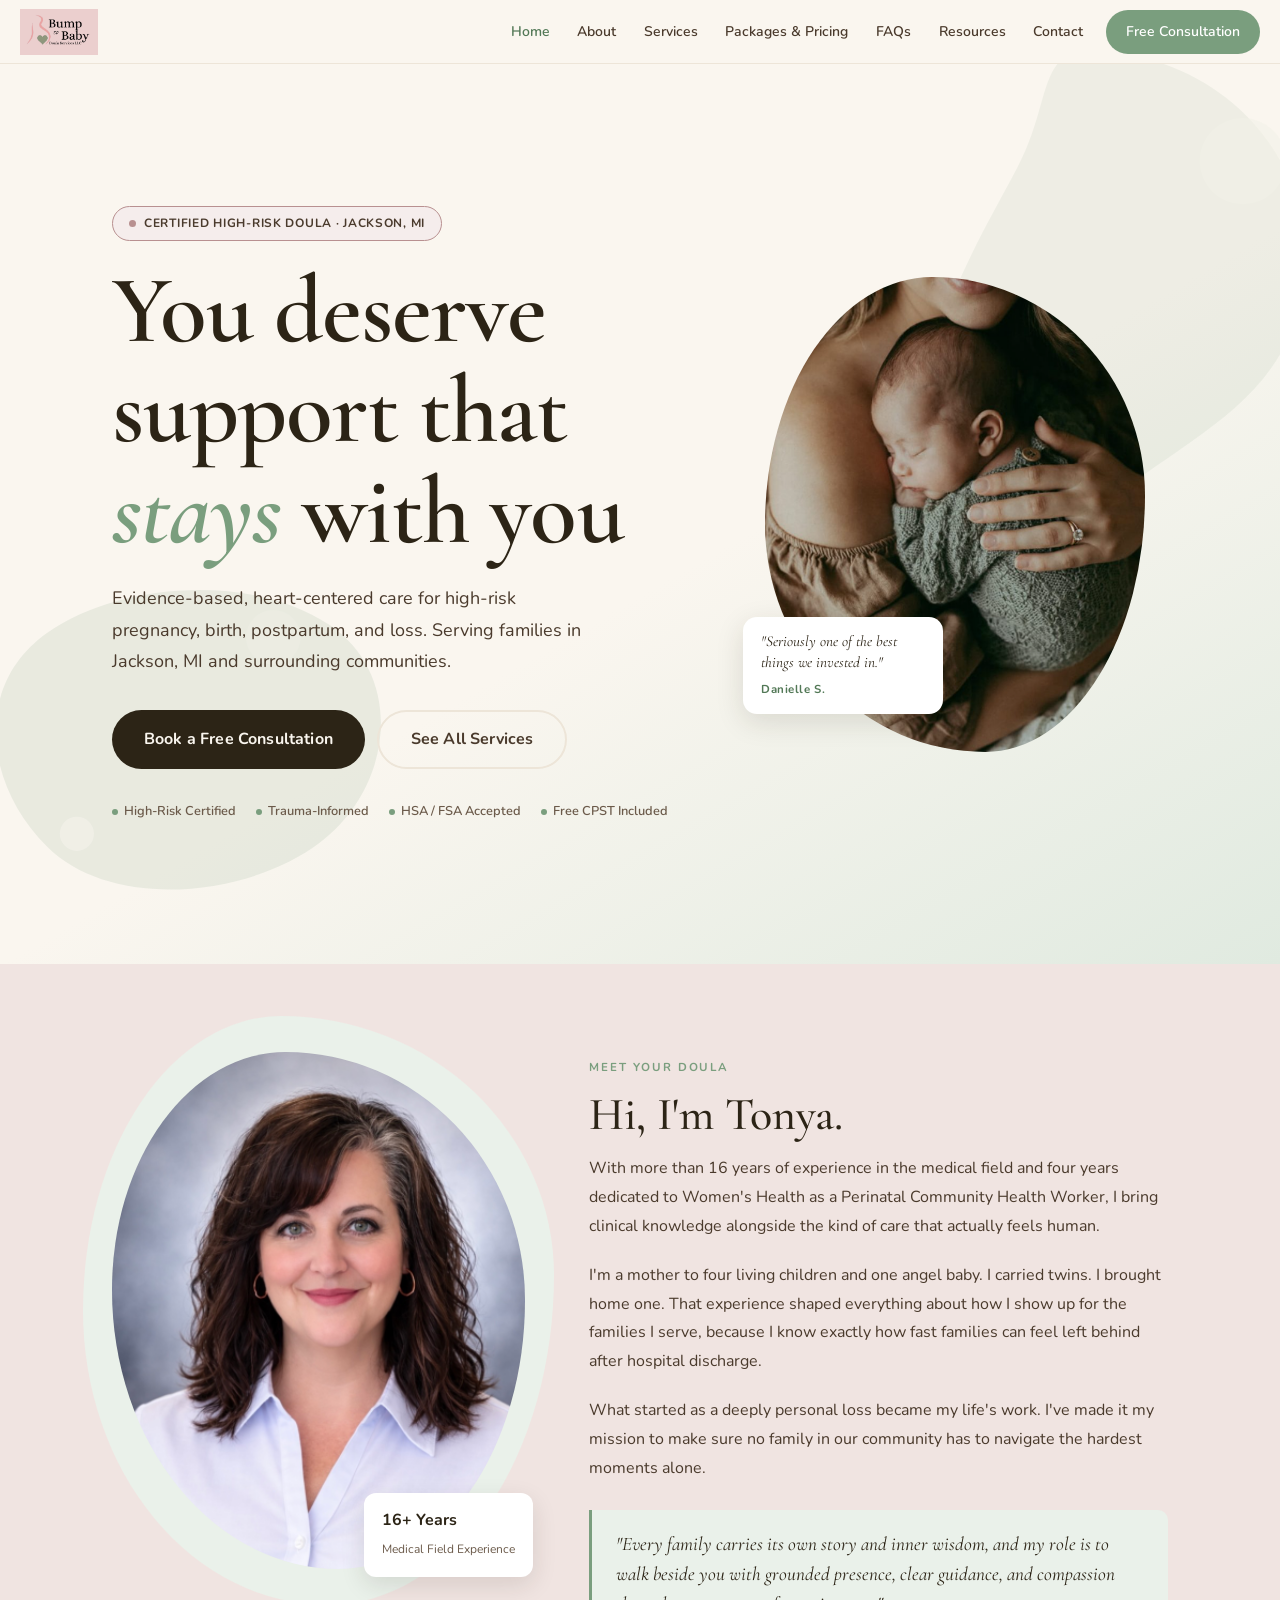
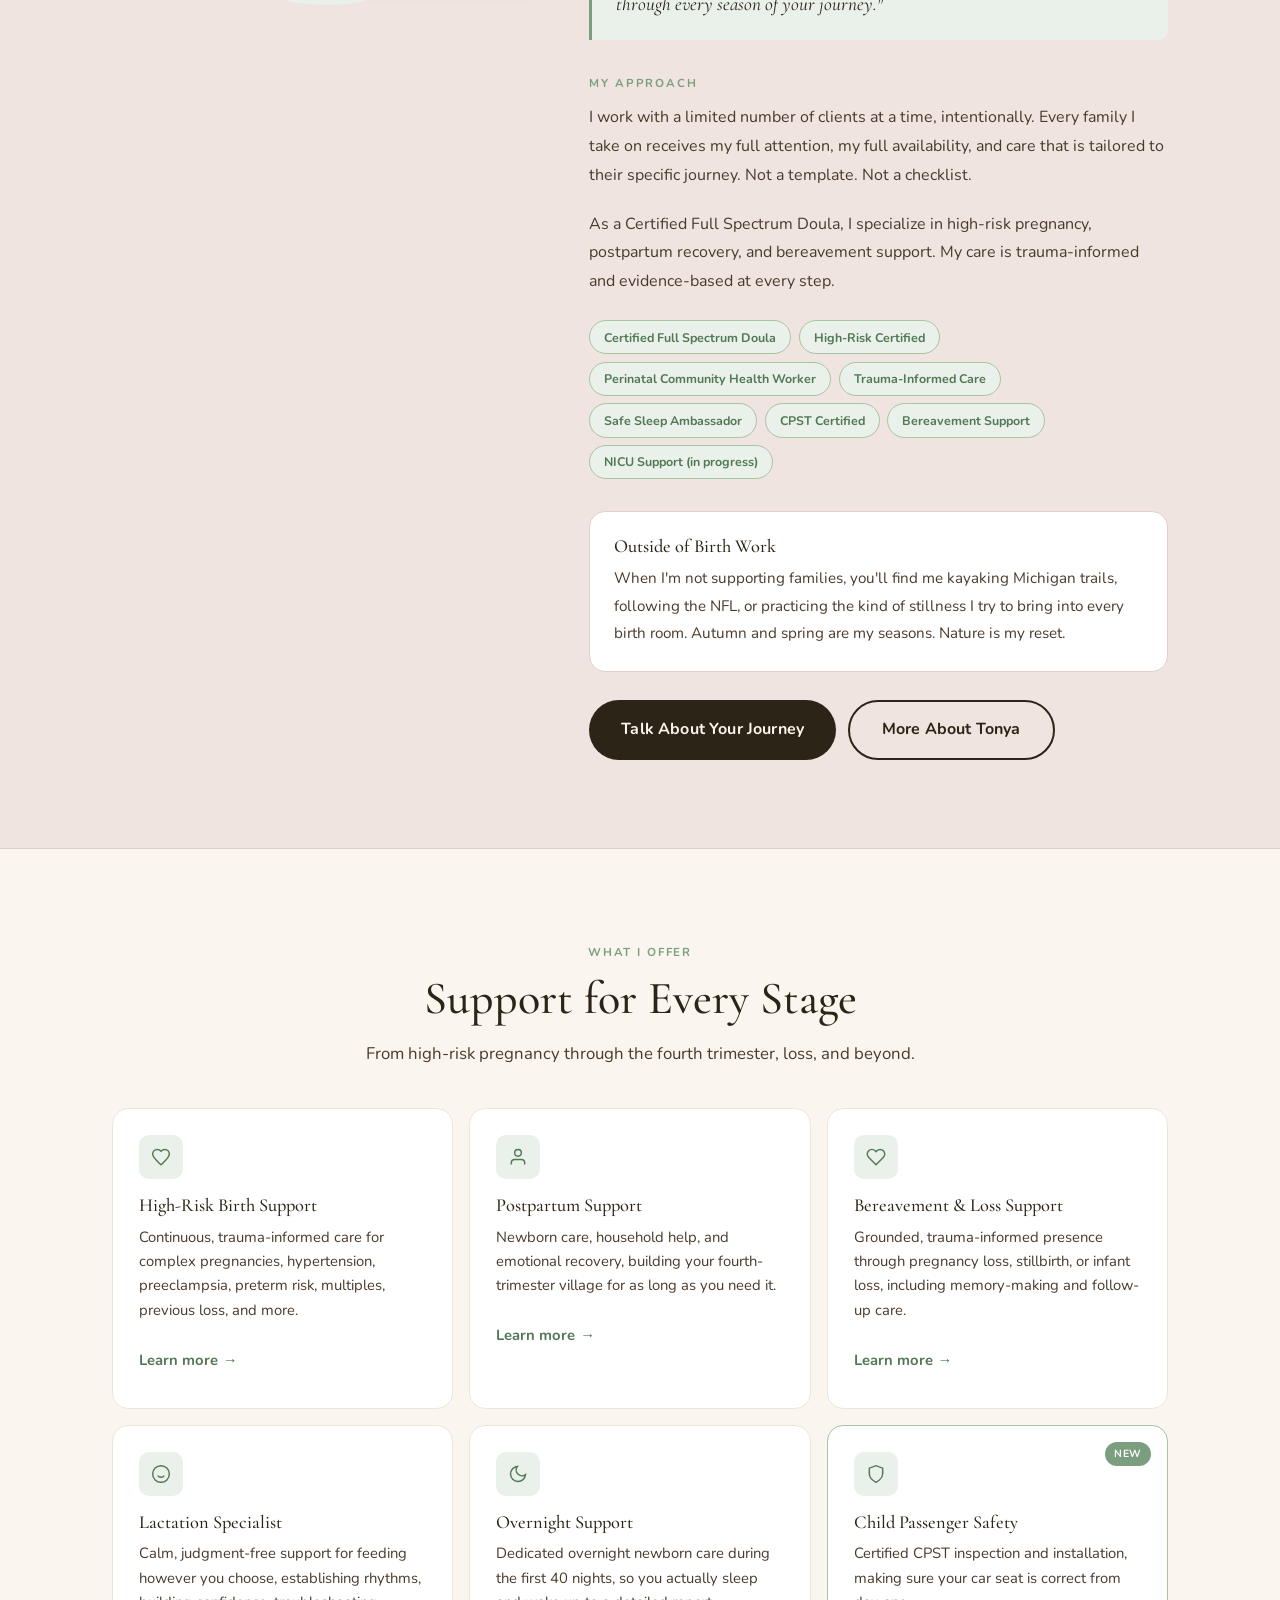
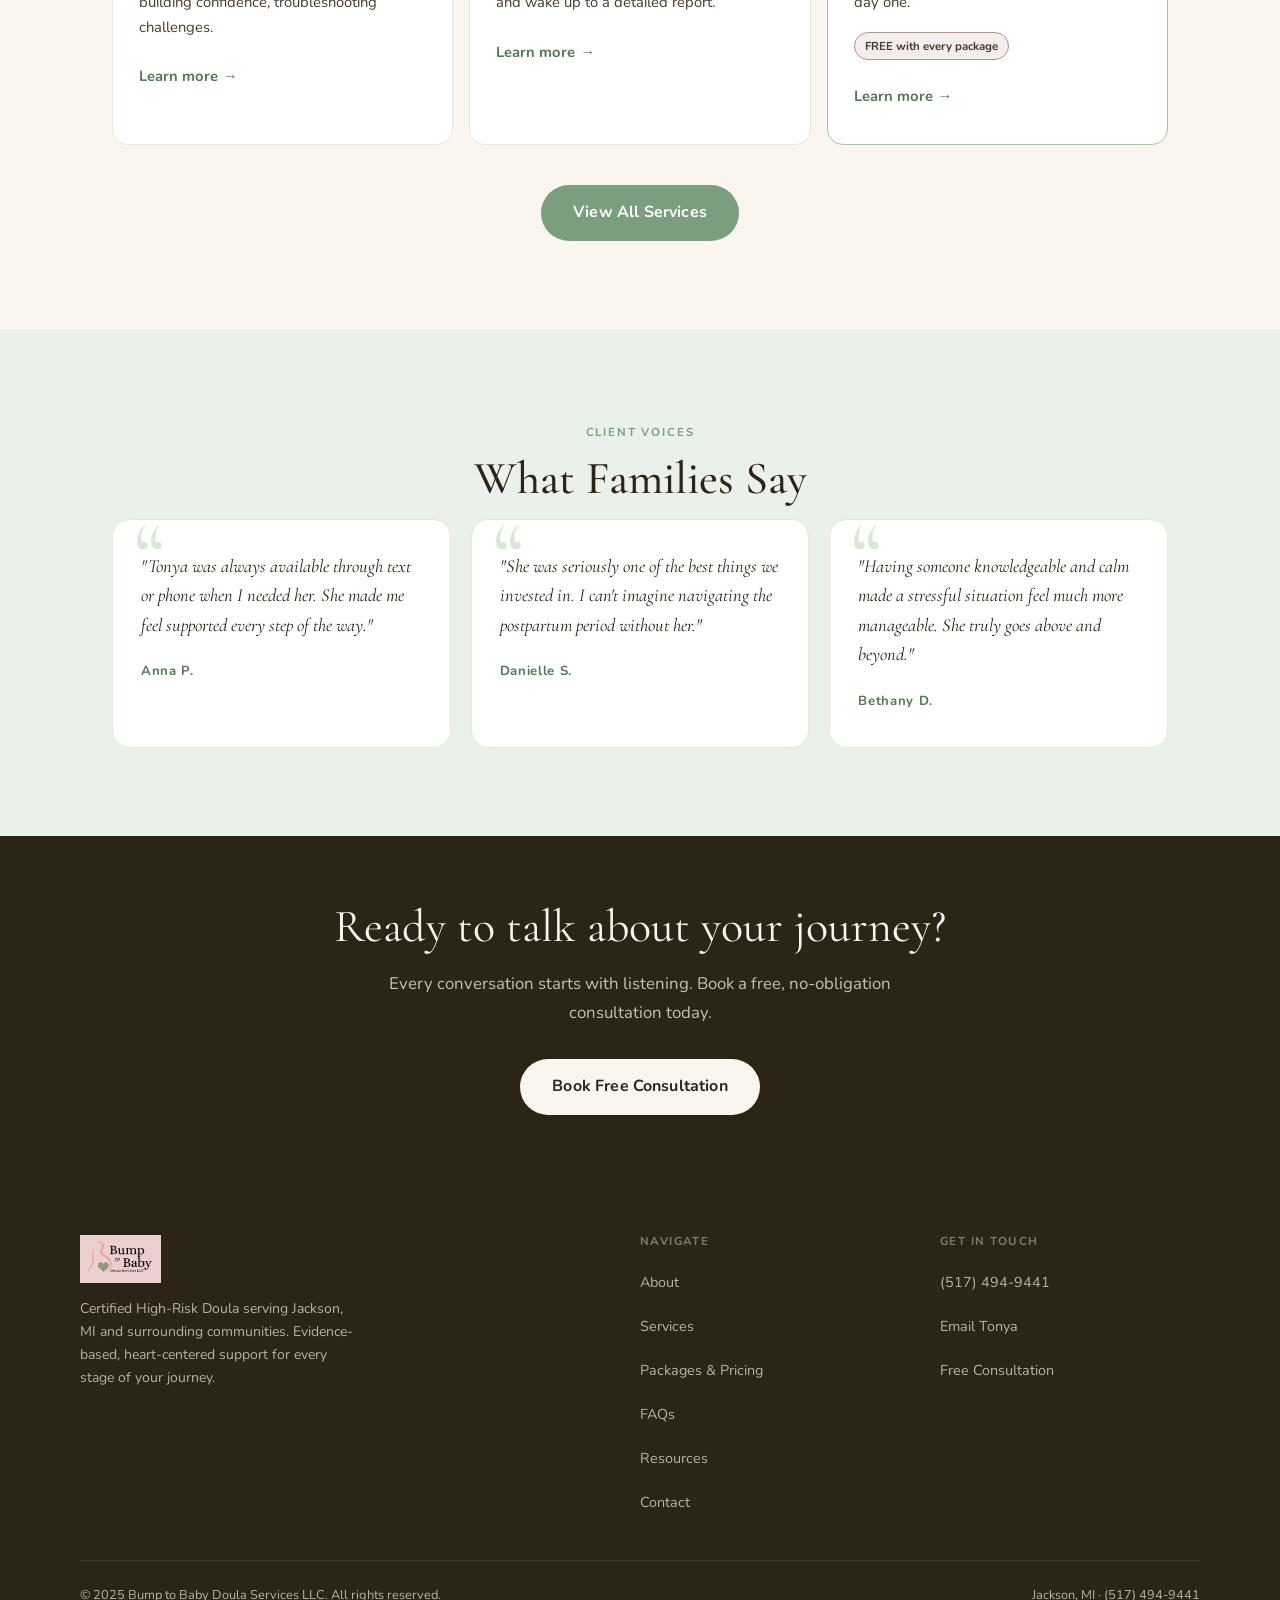
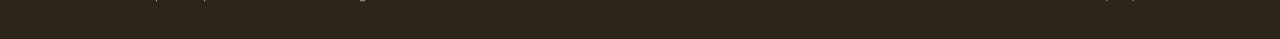
==== index.html @ b5ff6ae2 "Add mobile-only carousels to homepage services and testimonials sections Services and testimonials g" ====
<!DOCTYPE html>
<html lang="en">
<head>
  <meta charset="UTF-8">
  <meta name="viewport" content="width=device-width, initial-scale=1.0">
  <title>Bump to Baby Doula Services | High-Risk Pregnancy Support | Jackson, MI</title>
  <meta name="description" content="Certified High-Risk Doula in Jackson, MI. Trauma-informed birth, postpartum, bereavement & lactation support for every stage of your journey.">
  <link rel="stylesheet" href="styles.css">
  <style>
    /* ── HERO ─────────────────────────────────── */
    #hero {
      min-height: 100svh;
      display: flex;
      align-items: center;
      position: relative;
      overflow: hidden;
      background: linear-gradient(150deg, var(--cream) 55%, #e0eae0 100%);
    }

    .hero-deco {
      position: absolute;
      top: -5%; right: -8%;
      width: 50%; max-width: 480px;
      opacity: 0.09; pointer-events: none;
    }
    .hero-deco-bl {
      position: absolute;
      bottom: 4%; left: 0;
      width: 46%; max-width: 410px;
      opacity: 0.13; pointer-events: none;
      z-index: 0;
    }

    .hero-inner {
      position: relative; z-index: 1;
      max-width: 1120px; margin: 0 auto;
      padding: 2.5rem 1.25rem 3.5rem;
      display: grid;
      grid-template-columns: 1fr;
      gap: 2.75rem;
      align-items: center;
      width: 100%;
    }
    @media (min-width: 820px) {
      .hero-inner {
        grid-template-columns: 58fr 42fr;
        padding: 3rem 2rem;
      }
    }

    /* Credential pill */
    .hero-pill {
      display: inline-flex;
      align-items: center;
      gap: 0.5rem;
      background: var(--rose-pale);
      border: 1px solid var(--rose);
      border-radius: 100px;
      padding: 0.4rem 1rem;
      font-size: 0.75rem;
      font-weight: 700;
      letter-spacing: 0.06em;
      text-transform: uppercase;
      color: var(--mid);
      margin-bottom: 1.25rem;
    }
    .hero-pill-dot {
      width: 7px; height: 7px;
      border-radius: 50%;
      background: var(--rose);
      flex-shrink: 0;
    }

    /* THE BIG HEADLINE */
    .hero-h1 {
      font-size: clamp(3.25rem, 11vw, 6rem);
      font-weight: 600;
      line-height: 1.05;
      color: var(--dark);
      margin-bottom: 1.25rem;
      letter-spacing: -0.01em;
    }
    .hero-h1 em {
      font-style: italic;
      color: var(--sage);
    }

    .hero-sub {
      font-size: clamp(1rem, 2.5vw, 1.125rem);
      color: var(--mid);
      line-height: 1.75;
      max-width: 480px;
      margin-bottom: 2rem;
    }

    /* CTA group */
    .hero-ctas {
      display: flex;
      flex-direction: column;
      gap: 0.75rem;
      margin-bottom: 2rem;
    }
    @media (min-width: 480px) {
      .hero-ctas { flex-direction: row; flex-wrap: wrap; }
    }
    .hero-ctas .btn { width: 100%; }
    @media (min-width: 480px) {
      .hero-ctas .btn { width: auto; }
    }

    /* Trust badges */
    .trust-row {
      display: flex;
      flex-wrap: wrap;
      gap: 0.625rem 1.25rem;
    }
    .trust-item {
      display: flex;
      align-items: center;
      gap: 0.375rem;
      font-size: 0.8rem;
      font-weight: 600;
      color: var(--muted);
    }
    .trust-dot {
      width: 6px; height: 6px;
      border-radius: 50%;
      background: var(--sage);
      flex-shrink: 0;
    }

    /* Hero image side */
    .hero-img-col {
      position: relative;
      display: flex;
      justify-content: center;
    }
    .hero-blob {
      display: none;
    }
    .hero-img-col img {
      position: relative; z-index: 1;
      width: 100%; max-width: 380px;
      border-radius: 44% 56% 42% 58% / 52% 46% 54% 48%;
      object-fit: cover;
      object-position: center 12%;
      aspect-ratio: 4/5;
      display: block;
    }
    .hero-quote-card {
      position: absolute;
      bottom: 8%; left: 0;
      z-index: 2;
      background: var(--white);
      border-radius: 14px;
      padding: 0.875rem 1.125rem;
      box-shadow: 0 8px 28px rgba(44,36,22,0.13);
      max-width: 200px;
    }
    .hero-quote-card p {
      font-family: 'Cormorant Garamond', serif;
      font-size: 0.95rem; font-style: italic;
      color: var(--dark); line-height: 1.4;
    }
    .hero-quote-card cite {
      display: block;
      font-size: 0.72rem; font-weight: 700;
      color: var(--sage-dk); font-style: normal;
      letter-spacing: 0.05em; margin-top: 0.4rem;
    }

    /* ── HI I'M TONYA ────────────────────────── */
    #about-tonya {
      background: #F0E4E1;
      border-bottom: 1px solid #E2CECA;
    }
    .about-tonya-grid {
      display: grid;
      grid-template-columns: 1fr;
      gap: 3rem;
      align-items: start;
    }
    @media (min-width: 768px) {
      .about-tonya-grid { grid-template-columns: 5fr 7fr; gap: 4rem; }
    }
    .about-tonya-img-wrap { position: relative; }
    .about-tonya-blob {
      position: absolute; inset: -7%;
      background: var(--sage-pale);
      border-radius: 42% 58% 48% 52% / 50% 44% 56% 50%;
      z-index: 0;
    }
    .about-tonya-img-wrap img {
      position: relative; z-index: 1; width: 100%;
      border-radius: 42% 58% 45% 55% / 46% 48% 52% 54%;
      object-fit: cover; aspect-ratio: 4/5;
    }
    .about-tonya-cred-chip {
      position: absolute; bottom: -0.5rem; right: -0.5rem; z-index: 2;
      background: var(--white); border-radius: 12px;
      padding: 0.875rem 1.125rem;
      box-shadow: 0 8px 24px rgba(44,36,22,0.12);
    }
    .about-tonya-cred-chip strong { display: block; font-size: 1rem; color: var(--dark); }
    .about-tonya-cred-chip span { font-size: 0.75rem; color: var(--muted); }
    .about-tonya-text p { color: var(--mid); margin-bottom: 1.25rem; font-size: 1rem; line-height: 1.8; }
    .about-tonya-pull {
      background: var(--sage-pale);
      border-left: 3px solid var(--sage);
      border-radius: 0 10px 10px 0;
      padding: 1.25rem 1.5rem; margin: 1.75rem 0;
    }
    .about-tonya-pull p {
      font-family: 'Cormorant Garamond', serif;
      font-size: 1.2rem; font-style: italic;
      color: var(--dark); line-height: 1.55; margin: 0;
    }
    .about-tonya-chips { display: flex; flex-wrap: wrap; gap: 0.45rem; margin-top: 1.5rem; }
    .about-tonya-chip {
      background: var(--sage-pale); color: var(--sage-dk);
      border: 1px solid var(--sage-lt);
      border-radius: 100px; padding: 0.35rem 0.875rem;
      font-size: 0.78rem; font-weight: 700;
    }
    .about-tonya-fun {
      margin-top: 2rem;
      background: var(--white);
      border: 1px solid #E2CECA;
      border-radius: 16px;
      padding: 1.5rem;
    }
    .about-tonya-fun h3 { font-size: 1.15rem; font-weight: 500; margin-bottom: 0.5rem; color: var(--dark); }
    .about-tonya-fun p { font-size: 0.95rem; color: var(--mid); margin-bottom: 0; }

    /* ── SERVICES TEASER ──────────────────────── */
    #services-teaser { background: var(--cream); }

    .svc-teaser-grid {
      display: grid;
      grid-template-columns: 1fr;
      gap: 1rem;
    }
    @media (min-width: 540px) {
      .svc-teaser-grid { grid-template-columns: 1fr 1fr; }
    }
    @media (min-width: 900px) {
      .svc-teaser-grid { grid-template-columns: repeat(3, 1fr); }
    }

    .svc-teaser-card {
      background: var(--white);
      border: 1px solid var(--cream-dk);
      border-radius: 16px;
      padding: 1.625rem;
      transition: transform 0.2s, box-shadow 0.2s;
      position: relative;
    }
    .svc-teaser-card:hover {
      transform: translateY(-2px);
      box-shadow: 0 10px 28px rgba(44,36,22,0.08);
    }
    .svc-new-tag {
      position: absolute; top: 1rem; right: 1rem;
      background: var(--sage); color: #fff;
      font-size: 0.65rem; font-weight: 700;
      letter-spacing: 0.08em; text-transform: uppercase;
      padding: 0.2rem 0.55rem; border-radius: 100px;
    }
    .svc-icon {
      width: 44px; height: 44px;
      background: var(--sage-pale);
      border-radius: 10px;
      display: flex; align-items: center; justify-content: center;
      margin-bottom: 1rem;
    }
    .svc-icon svg {
      width: 20px; height: 20px;
      stroke: var(--sage-dk); fill: none; stroke-width: 1.75;
    }
    .svc-teaser-card h3 {
      font-size: 1.15rem; font-weight: 500;
      margin-bottom: 0.5rem;
    }
    .svc-teaser-card p {
      font-size: 0.925rem;
      color: var(--mid);
      line-height: 1.65;
      margin-bottom: 1rem;
    }
    .svc-free-tag {
      display: inline-block;
      background: var(--rose-pale);
      color: var(--mid);
      border: 1px solid var(--rose);
      border-radius: 100px;
      font-size: 0.72rem; font-weight: 700;
      padding: 0.2rem 0.65rem;
      margin-bottom: 0.875rem;
    }
    .svc-all-row {
      text-align: center;
      margin-top: 2.5rem;
    }

    /* ── MOBILE-ONLY CAROUSEL ─────────────────────── */
    .mob-car-arrow { display: none; }
    .mob-car-dots  { display: none; }

    @media (max-width: 767px) {
      /* Outer row: [arrow] [viewport] [arrow] */
      .mob-car-outer {
        display: flex;
        align-items: center;
        gap: 0.5rem;
      }
      .mob-car-vp {
        flex: 1;
        min-width: 0;
        overflow: hidden;
      }

      /* Arrow buttons — 44px tap target */
      .mob-car-arrow {
        display: flex;
        align-items: center;
        justify-content: center;
        flex-shrink: 0;
        width: 44px; height: 44px;
        border-radius: 50%;
        border: 1.5px solid var(--cream-dk);
        background: var(--white);
        color: var(--dark);
        cursor: pointer;
        padding: 0;
        transition: background 0.18s, border-color 0.18s;
      }
      .mob-car-arrow:hover, .mob-car-arrow:active {
        background: var(--sage-pale);
        border-color: var(--sage);
      }
      .mob-car-arrow svg {
        width: 18px; height: 18px;
        stroke: currentColor; fill: none;
        stroke-width: 2; stroke-linecap: round; stroke-linejoin: round;
        pointer-events: none;
      }

      /* Services grid → flex track on mobile */
      .svc-teaser-grid {
        display: flex !important;
        gap: 0 !important;
        transition: transform 0.42s cubic-bezier(0.25, 0.46, 0.45, 0.94);
        will-change: transform;
      }
      .svc-teaser-card {
        flex: 0 0 100% !important;
        min-width: 0 !important;
        width: 100% !important;
      }

      /* Testimonials grid → flex track on mobile */
      .test-grid {
        display: flex !important;
        gap: 0 !important;
        transition: transform 0.42s cubic-bezier(0.25, 0.46, 0.45, 0.94);
        will-change: transform;
      }
      .test-card {
        flex: 0 0 100% !important;
        min-width: 0 !important;
        width: 100% !important;
      }

      /* Dot indicators */
      .mob-car-dots {
        display: flex;
        justify-content: center;
        align-items: center;
        gap: 0.5rem;
        margin-top: 1.25rem;
      }
      .mob-dot {
        width: 8px; height: 8px;
        border-radius: 100px;
        border: none;
        background: var(--cream-dk);
        cursor: pointer;
        padding: 0;
        transition: background 0.22s, width 0.22s;
      }
      .mob-dot.active {
        background: var(--sage);
        width: 22px;
      }
    }
  </style>
</head>
<body class="page-wrap" data-page="index.html">

<!-- NAV -->
<nav>
  <a href="index.html" class="nav-logo">
    <img src="Brand Assets/Logo.png" alt="Bump to Baby Doula Services">
  </a>
  <ul class="nav-links">
    <li><a href="index.html">Home</a></li>
    <li><a href="about.html">About</a></li>
    <li><a href="services.html">Services</a></li>
    <li><a href="packages.html">Packages &amp; Pricing</a></li>
    <li><a href="faq.html">FAQs</a></li>
    <li><a href="resources.html">Resources</a></li>
    <li><a href="contact.html">Contact</a></li>
    <li><a href="contact.html" class="nav-cta-btn">Free Consultation</a></li>
  </ul>
  <button class="hamburger" onclick="toggleMenu()" aria-label="Menu">
    <span></span><span></span><span></span>
  </button>
</nav>
<div class="mobile-menu" id="mob">
  <a href="index.html">Home</a>
  <a href="about.html">About</a>
  <a href="services.html">Services</a>
  <a href="packages.html">Packages &amp; Pricing</a>
  <a href="faq.html">FAQs</a>
  <a href="resources.html">Resources</a>
  <a href="contact.html">Contact</a>
  <a href="contact.html" class="mob-cta">Book Free Consultation</a>
</div>

<!-- HERO -->
<section id="hero">
  <svg class="hero-deco" viewBox="0 0 500 550" xmlns="http://www.w3.org/2000/svg" aria-hidden="true">
    <path d="M250 40 C370 70 440 180 415 295 C390 410 275 445 195 520 C115 595 40 565 25 455 C10 345 75 240 120 155 C165 70 130 10 250 40Z" fill="#7A9E7E"/>
    <circle cx="355" cy="148" r="45" fill="#A8C5A0" opacity="0.55"/>
    <circle cx="148" cy="370" r="28" fill="#A8C5A0" opacity="0.38"/>
  </svg>

  <svg class="hero-deco-bl" viewBox="0 0 480 420" xmlns="http://www.w3.org/2000/svg" aria-hidden="true">
    <path d="M55 75 C140 15 295 5 385 65 C475 125 460 255 375 320 C290 385 130 400 55 325 C-20 250 -30 135 55 75Z" fill="#7A9E7E"/>
    <circle cx="320" cy="80" r="32" fill="#A8C5A0" opacity="0.5"/>
    <circle cx="90" cy="310" r="20" fill="#FAF6EF" opacity="0.45"/>
  </svg>

  <div class="hero-inner">
    <div>
      <div class="hero-pill">
        <span class="hero-pill-dot"></span>
        Certified High-Risk Doula · Jackson, MI
      </div>

      <h1 class="hero-h1">
        You deserve<br>
        support that<br>
        <em>stays</em> with you
      </h1>

      <p class="hero-sub">
        Evidence-based, heart-centered care for high-risk pregnancy, birth, postpartum, and loss. Serving families in Jackson, MI and surrounding communities.
      </p>

      <div class="hero-ctas">
        <a href="contact.html" class="btn btn-dark btn-hero">Book a Free Consultation</a>
        <a href="services.html" class="btn btn-outline btn-hero">See All Services</a>
      </div>

      <div class="trust-row">
        <span class="trust-item"><span class="trust-dot"></span>High-Risk Certified</span>
        <span class="trust-item"><span class="trust-dot"></span>Trauma-Informed</span>
        <span class="trust-item"><span class="trust-dot"></span>HSA / FSA Accepted</span>
        <span class="trust-item"><span class="trust-dot"></span>Free CPST Included</span>
      </div>
    </div>

    <div class="hero-img-col">
      <div class="hero-blob"></div>
      <img src="New hero.png" alt="Tonya, Bump to Baby Doula Services">
      <div class="hero-quote-card">
        <p>"Seriously one of the best things we invested in."</p>
        <cite>Danielle S.</cite>
      </div>
    </div>
  </div>
</section>

<!-- HI I'M TONYA -->
<section id="about-tonya">
  <div class="inner">
    <div class="about-tonya-grid">

      <div class="about-tonya-img-wrap rev">
        <div class="about-tonya-blob"></div>
        <img src="hiii.png" alt="Tonya, Certified High-Risk Doula">
        <div class="about-tonya-cred-chip">
          <strong>16+ Years</strong>
          <span>Medical Field Experience</span>
        </div>
      </div>

      <div class="about-tonya-text rev" style="transition-delay:0.1s">
        <span class="lbl">Meet Your Doula</span>
        <h2 class="h2">Hi, I'm Tonya.</h2>

        <p>With more than 16 years of experience in the medical field and four years dedicated to Women's Health as a Perinatal Community Health Worker, I bring clinical knowledge alongside the kind of care that actually feels human.</p>

        <p>I'm a mother to four living children and one angel baby. I carried twins. I brought home one. That experience shaped everything about how I show up for the families I serve, because I know exactly how fast families can feel left behind after hospital discharge.</p>

        <p>What started as a deeply personal loss became my life's work. I've made it my mission to make sure no family in our community has to navigate the hardest moments alone.</p>

        <div class="about-tonya-pull">
          <p>"Every family carries its own story and inner wisdom, and my role is to walk beside you with grounded presence, clear guidance, and compassion through every season of your journey."</p>
        </div>

        <span class="lbl">My Approach</span>
        <p>I work with a limited number of clients at a time, intentionally. Every family I take on receives my full attention, my full availability, and care that is tailored to their specific journey. Not a template. Not a checklist.</p>

        <p>As a Certified Full Spectrum Doula, I specialize in high-risk pregnancy, postpartum recovery, and bereavement support. My care is trauma-informed and evidence-based at every step.</p>

        <div class="about-tonya-chips">
          <span class="about-tonya-chip">Certified Full Spectrum Doula</span>
          <span class="about-tonya-chip">High-Risk Certified</span>
          <span class="about-tonya-chip">Perinatal Community Health Worker</span>
          <span class="about-tonya-chip">Trauma-Informed Care</span>
          <span class="about-tonya-chip">Safe Sleep Ambassador</span>
          <span class="about-tonya-chip">CPST Certified</span>
          <span class="about-tonya-chip">Bereavement Support</span>
          <span class="about-tonya-chip">NICU Support (in progress)</span>
        </div>

        <div class="about-tonya-fun">
          <h3>Outside of Birth Work</h3>
          <p>When I'm not supporting families, you'll find me kayaking Michigan trails, following the NFL, or practicing the kind of stillness I try to bring into every birth room. Autumn and spring are my seasons. Nature is my reset.</p>
        </div>

        <div style="margin-top:1.75rem; display:flex; flex-wrap:wrap; gap:0.75rem;">
          <a href="contact.html" class="btn btn-dark">Talk About Your Journey</a>
          <a href="about.html" class="btn btn-outline" style="border:2px solid var(--dark);color:var(--dark);font-weight:700;">More About Tonya</a>
        </div>
      </div>

    </div>
  </div>
</section>

<!-- SERVICES TEASER -->
<section id="services-teaser">
  <div class="inner">
    <div class="tc">
      <span class="lbl">What I Offer</span>
      <h2 class="h2">Support for Every Stage</h2>
      <p class="sub">From high-risk pregnancy through the fourth trimester, loss, and beyond.</p>
    </div>

    <div class="mob-car-outer" id="svcCarOuter">
      <button class="mob-car-arrow mob-car-prev" aria-label="Previous service">
        <svg viewBox="0 0 24 24"><polyline points="15 18 9 12 15 6"/></svg>
      </button>
      <div class="mob-car-vp">
        <div class="svc-teaser-grid" id="svcTeaserTrack">

      <div class="svc-teaser-card rev">
        <div class="svc-icon">
          <svg viewBox="0 0 24 24"><path d="M12 21.35l-1.45-1.32C5.4 15.36 2 12.28 2 8.5 2 5.42 4.42 3 7.5 3c1.74 0 3.41.81 4.5 2.09C13.09 3.81 14.76 3 16.5 3 19.58 3 22 5.42 22 8.5c0 3.78-3.4 6.86-8.55 11.54L12 21.35z"/></svg>
        </div>
        <h3>High-Risk Birth Support</h3>
        <p>Continuous, trauma-informed care for complex pregnancies, hypertension, preeclampsia, preterm risk, multiples, previous loss, and more.</p>
        <a href="services.html#high-risk" class="arr-link">Learn more</a>
      </div>

      <div class="svc-teaser-card rev d1">
        <div class="svc-icon">
          <svg viewBox="0 0 24 24"><path d="M20 21v-2a4 4 0 0 0-4-4H8a4 4 0 0 0-4 4v2"/><circle cx="12" cy="7" r="4"/></svg>
        </div>
        <h3>Postpartum Support</h3>
        <p>Newborn care, household help, and emotional recovery, building your fourth-trimester village for as long as you need it.</p>
        <a href="services.html#postpartum" class="arr-link">Learn more</a>
      </div>

      <div class="svc-teaser-card rev d2">
        <div class="svc-icon">
          <svg viewBox="0 0 24 24"><path d="M20.84 4.61a5.5 5.5 0 0 0-7.78 0L12 5.67l-1.06-1.06a5.5 5.5 0 0 0-7.78 7.78l1.06 1.06L12 21.23l7.78-7.78 1.06-1.06a5.5 5.5 0 0 0 0-7.78z"/></svg>
        </div>
        <h3>Bereavement &amp; Loss Support</h3>
        <p>Grounded, trauma-informed presence through pregnancy loss, stillbirth, or infant loss, including memory-making and follow-up care.</p>
        <a href="services.html#bereavement" class="arr-link">Learn more</a>
      </div>

      <div class="svc-teaser-card rev">
        <div class="svc-icon">
          <svg viewBox="0 0 24 24"><circle cx="12" cy="12" r="10"/><path d="M8 14s1.5 2 4 2 4-2 4-2"/><line x1="9" y1="9" x2="9.01" y2="9"/><line x1="15" y1="9" x2="15.01" y2="9"/></svg>
        </div>
        <h3>Lactation Specialist</h3>
        <p>Calm, judgment-free support for feeding however you choose, establishing rhythms, building confidence, troubleshooting challenges.</p>
        <a href="services.html#lactation" class="arr-link">Learn more</a>
      </div>

      <div class="svc-teaser-card rev d1">
        <div class="svc-icon">
          <svg viewBox="0 0 24 24"><path d="M21 12.79A9 9 0 1 1 11.21 3 7 7 0 0 0 21 12.79z"/></svg>
        </div>
        <h3>Overnight Support</h3>
        <p>Dedicated overnight newborn care during the first 40 nights, so you actually sleep and wake up to a detailed report.</p>
        <a href="services.html#overnight" class="arr-link">Learn more</a>
      </div>

      <div class="svc-teaser-card rev d2" style="border-color:var(--sage-lt);">
        <span class="svc-new-tag">New</span>
        <div class="svc-icon">
          <svg viewBox="0 0 24 24"><path d="M12 22s8-4 8-10V5l-8-3-8 3v7c0 6 8 10 8 10z"/></svg>
        </div>
        <h3>Child Passenger Safety</h3>
        <p>Certified CPST inspection and installation, making sure your car seat is correct from day one.</p>
        <span class="svc-free-tag">FREE with every package</span><br>
        <a href="services.html#cpst" class="arr-link">Learn more</a>
      </div>

        </div><!-- /svc-teaser-grid -->
      </div><!-- /mob-car-vp -->
      <button class="mob-car-arrow mob-car-next" aria-label="Next service">
        <svg viewBox="0 0 24 24"><polyline points="9 18 15 12 9 6"/></svg>
      </button>
    </div><!-- /svcCarOuter -->
    <div class="mob-car-dots" id="svcTeaserDots"></div>

    <div class="svc-all-row">
      <a href="services.html" class="btn btn-sage">View All Services</a>
    </div>
  </div>
</section>

<!-- TESTIMONIALS -->
<section id="testimonials-section">
  <div class="inner">
    <div class="tc">
      <span class="lbl">Client Voices</span>
      <h2 class="h2">What Families Say</h2>
    </div>
    <div class="mob-car-outer" id="tstCarOuter">
      <button class="mob-car-arrow mob-car-prev" aria-label="Previous testimonial">
        <svg viewBox="0 0 24 24"><polyline points="15 18 9 12 15 6"/></svg>
      </button>
      <div class="mob-car-vp">
        <div class="test-grid" id="tstTrack">
      <div class="test-card rev">
        <blockquote>"Tonya was always available through text or phone when I needed her. She made me feel supported every step of the way."</blockquote>
        <cite>Anna P.</cite>
      </div>
      <div class="test-card rev d1">
        <blockquote>"She was seriously one of the best things we invested in. I can't imagine navigating the postpartum period without her."</blockquote>
        <cite>Danielle S.</cite>
      </div>
      <div class="test-card rev d2">
        <blockquote>"Having someone knowledgeable and calm made a stressful situation feel much more manageable. She truly goes above and beyond."</blockquote>
        <cite>Bethany D.</cite>
      </div>
        </div><!-- /test-grid -->
      </div><!-- /mob-car-vp -->
      <button class="mob-car-arrow mob-car-next" aria-label="Next testimonial">
        <svg viewBox="0 0 24 24"><polyline points="9 18 15 12 9 6"/></svg>
      </button>
    </div><!-- /tstCarOuter -->
    <div class="mob-car-dots" id="tstDots"></div>
  </div>
</section>

<!-- FINAL CTA BAND -->
<div class="cta-band">
  <h2>Ready to talk about your journey?</h2>
  <p>Every conversation starts with listening. Book a free, no-obligation consultation today.</p>
  <a href="contact.html" class="btn btn-cream btn-white">Book Free Consultation</a>
</div>

<!-- FOOTER -->
<footer>
  <div class="footer-in">
    <div class="footer-top">
      <div class="f-brand">
        <img src="Brand Assets/Logo.png" alt="Bump to Baby Doula Services">
        <p>Certified High-Risk Doula serving Jackson, MI and surrounding communities. Evidence-based, heart-centered support for every stage of your journey.</p>
      </div>
      <div class="f-col">
        <h4>Navigate</h4>
        <ul>
          <li><a href="about.html">About</a></li>
          <li><a href="services.html">Services</a></li>
          <li><a href="packages.html">Packages &amp; Pricing</a></li>
          <li><a href="faq.html">FAQs</a></li>
          <li><a href="resources.html">Resources</a></li>
          <li><a href="contact.html">Contact</a></li>
        </ul>
      </div>
      <div class="f-col">
        <h4>Get in Touch</h4>
        <ul>
          <li><a href="tel:5174949441">(517) 494-9441</a></li>
          <li><a href="mailto:bumpbabydoulaservices@gmail.com">Email Tonya</a></li>
          <li><a href="contact.html">Free Consultation</a></li>
        </ul>
      </div>
    </div>
    <div class="footer-bot">
      <p>&copy; 2025 Bump to Baby Doula Services LLC. All rights reserved.</p>
      <p>Jackson, MI · (517) 494-9441</p>
    </div>
  </div>
</footer>

<script>
  function toggleMenu() { document.getElementById('mob').classList.toggle('open'); }
  document.addEventListener('click', e => {
    const mob = document.getElementById('mob');
    if (mob.classList.contains('open') && !mob.contains(e.target) && !e.target.closest('.hamburger')) {
      mob.classList.remove('open');
    }
  });
  document.querySelectorAll('.mobile-menu a:not(.mob-cta)').forEach(a => {
    a.addEventListener('click', () => document.getElementById('mob').classList.remove('open'));
  });

  // Active nav
  const page = location.pathname.split('/').pop() || 'index.html';
  document.querySelectorAll('.nav-links a, .mobile-menu a').forEach(a => {
    if (a.getAttribute('href') === page) a.classList.add('active');
  });

  // Scroll reveal
  const io = new IntersectionObserver(entries => {
    entries.forEach(e => { if (e.isIntersecting) { e.target.classList.add('in'); io.unobserve(e.target); } });
  }, { threshold: 0.1, rootMargin: '0px 0px -30px 0px' });
  document.querySelectorAll('.rev').forEach(el => io.observe(el));

  // Mobile-only carousels (< 768px)
  (function () {
    if (window.innerWidth >= 768) return;

    function initCar(track, dotsEl, prevBtn, nextBtn) {
      const items = Array.from(track.children);
      let cur = 0;

      // Reveal all cards immediately — bypass scroll animation
      items.forEach(el => el.classList.add('in'));

      // Build dot buttons
      function buildDots() {
        dotsEl.innerHTML = '';
        items.forEach((_, i) => {
          const btn = document.createElement('button');
          btn.className = 'mob-dot' + (i === 0 ? ' active' : '');
          btn.setAttribute('aria-label', 'Go to slide ' + (i + 1));
          btn.addEventListener('click', () => goTo(i));
          dotsEl.appendChild(btn);
        });
      }

      function goTo(idx) {
        cur = ((idx % items.length) + items.length) % items.length;
        track.style.transform = 'translateX(-' + (cur * items[0].offsetWidth) + 'px)';
        Array.from(dotsEl.children).forEach((d, i) => d.classList.toggle('active', i === cur));
      }

      prevBtn.addEventListener('click', () => goTo(cur - 1));
      nextBtn.addEventListener('click', () => goTo(cur + 1));

      // Touch swipe
      let startX = 0;
      const vp = track.parentElement;
      vp.addEventListener('touchstart', e => { startX = e.changedTouches[0].clientX; }, { passive: true });
      vp.addEventListener('touchend', e => {
        const dx = e.changedTouches[0].clientX - startX;
        if (Math.abs(dx) > 40) goTo(dx < 0 ? cur + 1 : cur - 1);
      }, { passive: true });

      buildDots();
      goTo(0);
    }

    // Services carousel
    const svcTrack = document.getElementById('svcTeaserTrack');
    const svcDots  = document.getElementById('svcTeaserDots');
    const svcPrev  = document.querySelector('#svcCarOuter .mob-car-prev');
    const svcNext  = document.querySelector('#svcCarOuter .mob-car-next');
    if (svcTrack) initCar(svcTrack, svcDots, svcPrev, svcNext);

    // Testimonials carousel
    const tstTrack = document.getElementById('tstTrack');
    const tstDots  = document.getElementById('tstDots');
    const tstPrev  = document.querySelector('#tstCarOuter .mob-car-prev');
    const tstNext  = document.querySelector('#tstCarOuter .mob-car-next');
    if (tstTrack) initCar(tstTrack, tstDots, tstPrev, tstNext);
  })();
</script>
</body>
</html>
---- styles.css ----
/* ================================================
   styles.css — Bump to Baby Doula Services LLC
   Mobile-first. All tap targets ≥ 44px.
   ================================================ */

@import url('https://fonts.googleapis.com/css2?family=Cormorant+Garamond:ital,wght@0,400;0,500;0,600;1,400;1,500;1,600&family=Nunito:wght@400;500;600;700&display=swap');

:root {
  --cream:      #FAF6EF;
  --cream-dk:   #EDE5D8;
  --sage:       #7A9E7E;
  --sage-dk:    #527856;   /* darker sage, 4.6:1 on white */
  --sage-lt:    #A8C5A0;
  --sage-pale:  #EAF1EA;
  --rose:       #B89090;
  --rose-pale:  #F5EDEC;
  --dark:       #2C2416;
  --mid:        #4A3A2C;   /* 7:1 on --cream */
  --muted:      #6B5A4A;   /* 4.6:1 on --cream */
  --white:      #ffffff;
}

*, *::before, *::after { margin: 0; padding: 0; box-sizing: border-box; }
html { scroll-behavior: smooth; }

body {
  font-family: 'Nunito', sans-serif;
  background: var(--cream);
  color: var(--dark);
  font-size: 17px;
  line-height: 1.7;
  -webkit-font-smoothing: antialiased;
}

h1, h2, h3, h4 {
  font-family: 'Cormorant Garamond', serif;
  line-height: 1.15;
  color: var(--dark);
}

img { display: block; max-width: 100%; }
a { text-decoration: none; }
button { font-family: 'Nunito', sans-serif; }

/* ── BUTTONS ─────────────────────────────────── */

.btn {
  display: inline-flex;
  align-items: center;
  justify-content: center;
  min-height: 50px;
  padding: 0.875rem 2rem;
  border-radius: 100px;
  font-family: 'Nunito', sans-serif;
  font-weight: 700;
  font-size: 1rem;
  cursor: pointer;
  border: none;
  transition: background 0.2s, transform 0.15s, border-color 0.2s, color 0.2s;
  letter-spacing: 0.01em;
}

.btn-sage  { background: var(--sage);   color: #fff; }
.btn-sage:hover  { background: var(--sage-dk); transform: translateY(-1px); }

.btn-dark  { background: var(--dark);   color: var(--cream); }
.btn-dark:hover  { background: #3d3422; transform: translateY(-1px); }

.btn-outline {
  background: transparent;
  color: var(--mid);
  border: 2px solid var(--cream-dk);
}
.btn-outline:hover { border-color: var(--sage); color: var(--sage); }

.btn-white { background: var(--cream); color: var(--dark); }
.btn-white:hover { background: #fff; }

/* Full-width on mobile */
@media (max-width: 600px) {
  .btn-hero { width: 100%; font-size: 1.05rem; min-height: 56px; }
}

/* Arrow link */
.arr-link {
  display: inline-flex;
  align-items: center;
  gap: 0.3rem;
  color: var(--sage-dk);
  font-weight: 700;
  font-size: 0.925rem;
  transition: gap 0.2s;
  min-height: 44px;
}
.arr-link:hover { gap: 0.55rem; }
.arr-link::after { content: '→'; }

/* ── NAVIGATION ──────────────────────────────── */

nav {
  position: fixed;
  top: 0; left: 0; right: 0;
  z-index: 200;
  background: rgba(250,246,239,0.97);
  backdrop-filter: blur(10px);
  -webkit-backdrop-filter: blur(10px);
  border-bottom: 1px solid var(--cream-dk);
  height: 64px;
  display: flex;
  align-items: center;
  padding: 0 1.25rem;
  justify-content: space-between;
}

.nav-logo img { height: 46px; width: auto; }

.nav-links {
  display: none;
  list-style: none;
  align-items: center;
  gap: 0.125rem;
}

.nav-links a {
  display: flex;
  align-items: center;
  min-height: 44px;
  padding: 0 0.8rem;
  font-size: 0.875rem;
  font-weight: 600;
  color: var(--mid);
  border-radius: 8px;
  transition: color 0.2s, background 0.2s;
  white-space: nowrap;
}
.nav-links a:hover       { color: var(--sage); background: var(--sage-pale); }
.nav-links a.active      { color: var(--sage-dk); }
.nav-links .nav-cta-btn  {
  background: var(--sage) !important;
  color: #fff !important;
  border-radius: 100px !important;
  padding: 0 1.25rem !important;
  margin-left: 0.5rem;
}
.nav-links .nav-cta-btn:hover { background: var(--sage-dk) !important; }

/* Hamburger */
.hamburger {
  background: none; border: none; cursor: pointer;
  display: flex; flex-direction: column; gap: 5px;
  align-items: center; justify-content: center;
  min-width: 44px; min-height: 44px; padding: 10px;
}
.hamburger span {
  display: block; width: 22px; height: 2px;
  background: var(--dark); border-radius: 2px;
  transition: all 0.3s;
}

/* Mobile menu */
.mobile-menu {
  display: none;
  position: fixed;
  top: 64px; left: 0; right: 0;
  z-index: 199;
  background: var(--cream);
  border-bottom: 2px solid var(--cream-dk);
  flex-direction: column;
}
.mobile-menu.open { display: flex; }

.mobile-menu a {
  display: flex;
  align-items: center;
  min-height: 52px;
  padding: 0 1.5rem;
  border-bottom: 1px solid var(--cream-dk);
  font-size: 1rem;
  font-weight: 600;
  color: var(--mid);
  transition: color 0.2s, background 0.2s;
}
.mobile-menu a:last-of-type { border-bottom: none; }
.mobile-menu a:hover  { color: var(--sage); background: var(--sage-pale); }
.mobile-menu a.active { color: var(--sage-dk); background: var(--sage-pale); }

.mob-cta {
  margin: 1rem 1.5rem 1.25rem;
  background: var(--dark) !important;
  color: var(--cream) !important;
  border-radius: 10px !important;
  justify-content: center !important;
  border-bottom: none !important;
  font-size: 1rem !important;
  font-weight: 700 !important;
  min-height: 52px !important;
}
.mob-cta:hover { background: #3d3422 !important; }

@media (min-width: 820px) {
  .nav-links { display: flex; }
  .hamburger { display: none; }
}

/* ── LAYOUT ──────────────────────────────────── */

.page-wrap { padding-top: 64px; }

.inner {
  max-width: 1120px;
  margin: 0 auto;
  padding: 4rem 1.25rem;
}
@media (min-width: 768px) { .inner { padding: 5.5rem 2rem; } }

/* ── TYPE UTILITIES ──────────────────────────── */

.lbl {
  display: inline-block;
  font-size: 0.72rem;
  font-weight: 700;
  letter-spacing: 0.16em;
  text-transform: uppercase;
  color: var(--sage);
  margin-bottom: 0.625rem;
}

.h2 {
  font-size: clamp(1.875rem, 5vw, 2.875rem);
  font-weight: 500;
  margin-bottom: 0.875rem;
}

.sub {
  font-size: 1.05rem;
  color: var(--mid);
  line-height: 1.75;
  max-width: 640px;
  margin-bottom: 2.5rem;
}

.tc { text-align: center; }
.tc .sub { margin-left: auto; margin-right: auto; }

/* ── SCROLL REVEAL ───────────────────────────── */

.rev {
  opacity: 0;
  transform: translateY(18px);
  transition: opacity 0.55s ease, transform 0.55s ease;
}
.rev.d1 { transition-delay: 0.08s; }
.rev.d2 { transition-delay: 0.16s; }
.rev.d3 { transition-delay: 0.24s; }
.rev.in { opacity: 1; transform: none; }

/* ── PAGE HERO (inner pages) ─────────────────── */

.page-hero {
  background: var(--sage-pale);
  border-bottom: 1px solid var(--cream-dk);
  padding: 3.5rem 1.25rem 3rem;
}
@media (min-width: 768px) { .page-hero { padding: 4.5rem 2rem 4rem; } }

.page-hero-in { max-width: 1120px; margin: 0 auto; }

.page-hero h1 {
  font-size: clamp(2.25rem, 6vw, 3.75rem);
  font-weight: 500;
  margin-bottom: 0.75rem;
  line-height: 1.1;
}
.page-hero p {
  font-size: 1.05rem;
  color: var(--mid);
  max-width: 560px;
  line-height: 1.75;
}

/* ── TESTIMONIALS ────────────────────────────── */

#testimonials-section { background: var(--sage-pale); }

.test-grid {
  display: grid;
  grid-template-columns: 1fr;
  gap: 1.25rem;
}
@media (min-width: 640px) { .test-grid { grid-template-columns: repeat(3, 1fr); } }

.test-card {
  background: var(--white);
  border-radius: 18px;
  padding: 2rem 1.75rem;
  border: 1px solid var(--cream-dk);
  position: relative;
}
.test-card::before {
  content: '\201C';
  font-family: 'Cormorant Garamond', serif;
  font-size: 6rem;
  color: var(--sage-lt);
  position: absolute;
  top: -0.75rem; left: 1.25rem;
  line-height: 1; opacity: 0.4;
  pointer-events: none;
}
.test-card blockquote {
  font-family: 'Cormorant Garamond', serif;
  font-size: 1.15rem;
  font-style: italic;
  color: var(--dark);
  line-height: 1.6;
  margin-bottom: 1rem;
  position: relative;
  z-index: 1;
}
.test-card cite {
  font-size: 0.82rem; font-weight: 700;
  color: var(--sage-dk); letter-spacing: 0.05em; font-style: normal;
}

/* ── CTA BAND ────────────────────────────────── */

.cta-band {
  background: var(--dark);
  padding: 4rem 1.25rem;
  text-align: center;
}
.cta-band h2 {
  color: var(--cream);
  font-size: clamp(1.875rem, 5vw, 2.875rem);
  font-weight: 400;
  margin-bottom: 1rem;
}
.cta-band p {
  color: rgba(250,246,239,0.75);
  font-size: 1.05rem;
  max-width: 520px;
  margin: 0 auto 2rem;
  line-height: 1.75;
}
@media (max-width: 600px) {
  .cta-band .btn { width: 100%; min-height: 56px; }
}

/* ── FOOTER ──────────────────────────────────── */

footer {
  background: var(--dark);
  color: rgba(250,246,239,0.68);
  padding: 3.5rem 1.25rem 2rem;
}
.footer-in { max-width: 1120px; margin: 0 auto; }
.footer-top {
  display: grid;
  grid-template-columns: 1fr;
  gap: 2.5rem;
  margin-bottom: 2.5rem;
}
@media (min-width: 640px) {
  .footer-top { grid-template-columns: 2fr 1fr 1fr; }
}
.f-brand img {
  display: block;
  width: auto;
  height: 48px;
  max-width: 160px;
  margin-bottom: 0.875rem;
}
.f-brand p { font-size: 0.875rem; line-height: 1.65; max-width: 280px; }

.f-col h4 {
  font-family: 'Nunito', sans-serif;
  font-size: 0.72rem;
  font-weight: 700;
  letter-spacing: 0.12em;
  text-transform: uppercase;
  color: rgba(250,246,239,0.42);
  margin-bottom: 1rem;
}
.f-col ul { list-style: none; display: flex; flex-direction: column; gap: 0.5rem; }
.f-col ul li a {
  display: flex;
  align-items: center;
  min-height: 36px;
  font-size: 0.9rem;
  color: rgba(250,246,239,0.68);
  transition: color 0.2s;
}
.f-col ul li a:hover { color: var(--sage-lt); }

.footer-bot {
  border-top: 1px solid rgba(250,246,239,0.1);
  padding-top: 1.5rem;
  display: flex;
  flex-wrap: wrap;
  justify-content: space-between;
  align-items: center;
  gap: 0.5rem;
}
.footer-bot p { font-size: 0.8rem; }

/* ── SHARED NAV + FOOTER SCRIPT HOOK ────────── */
/* JS sets .active on current-page link via data-page */
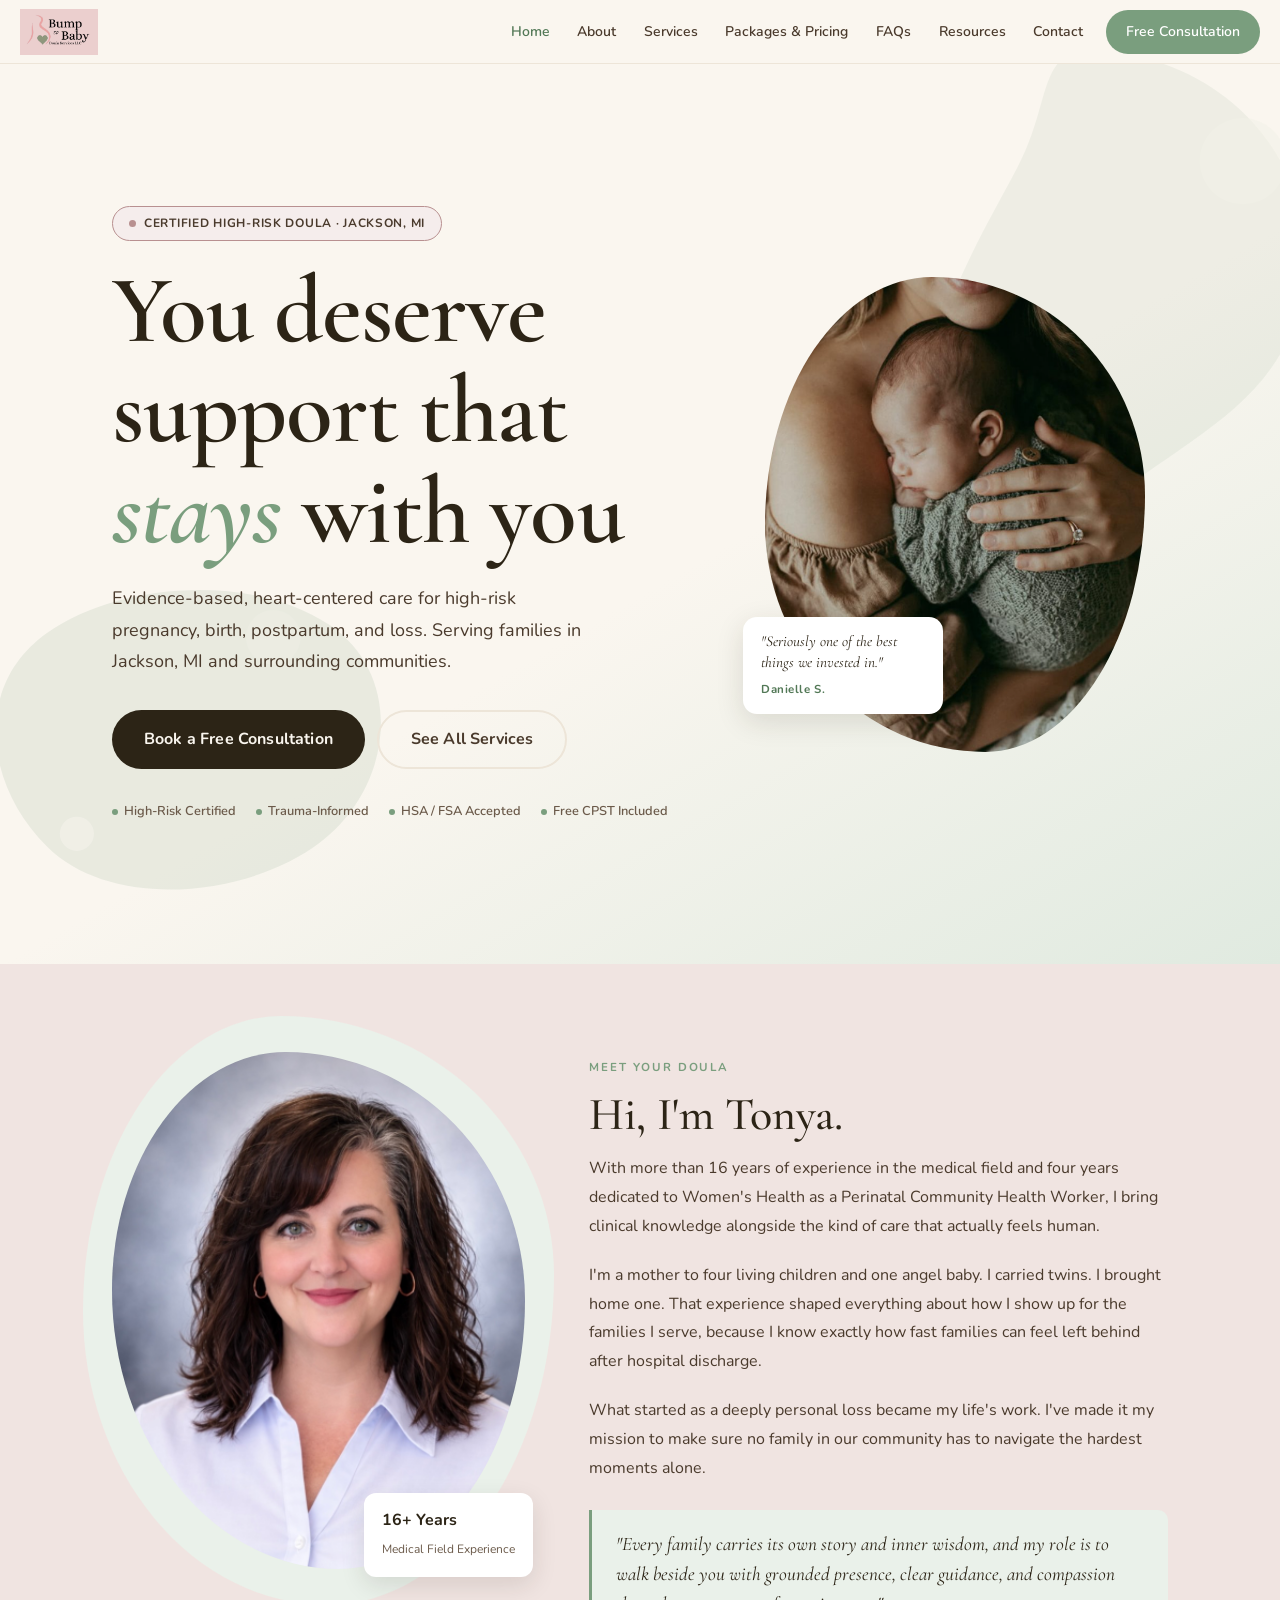
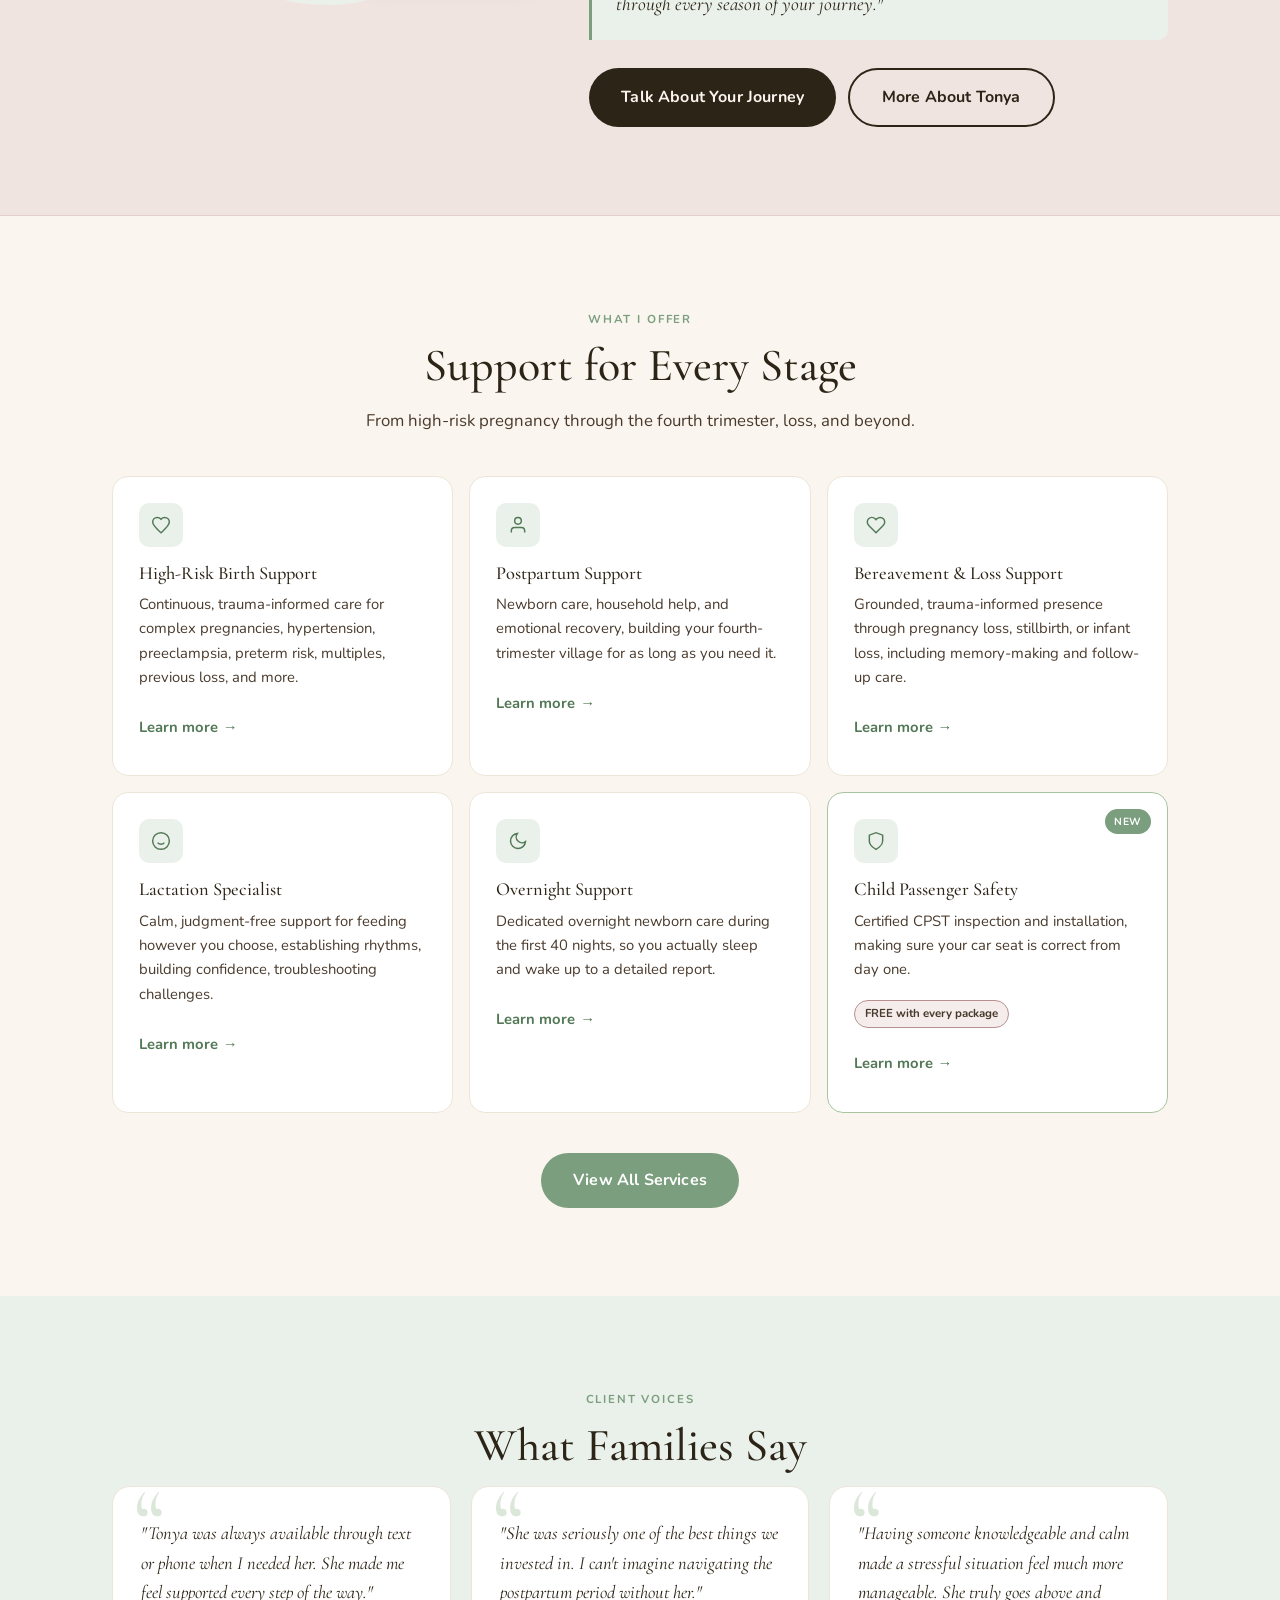
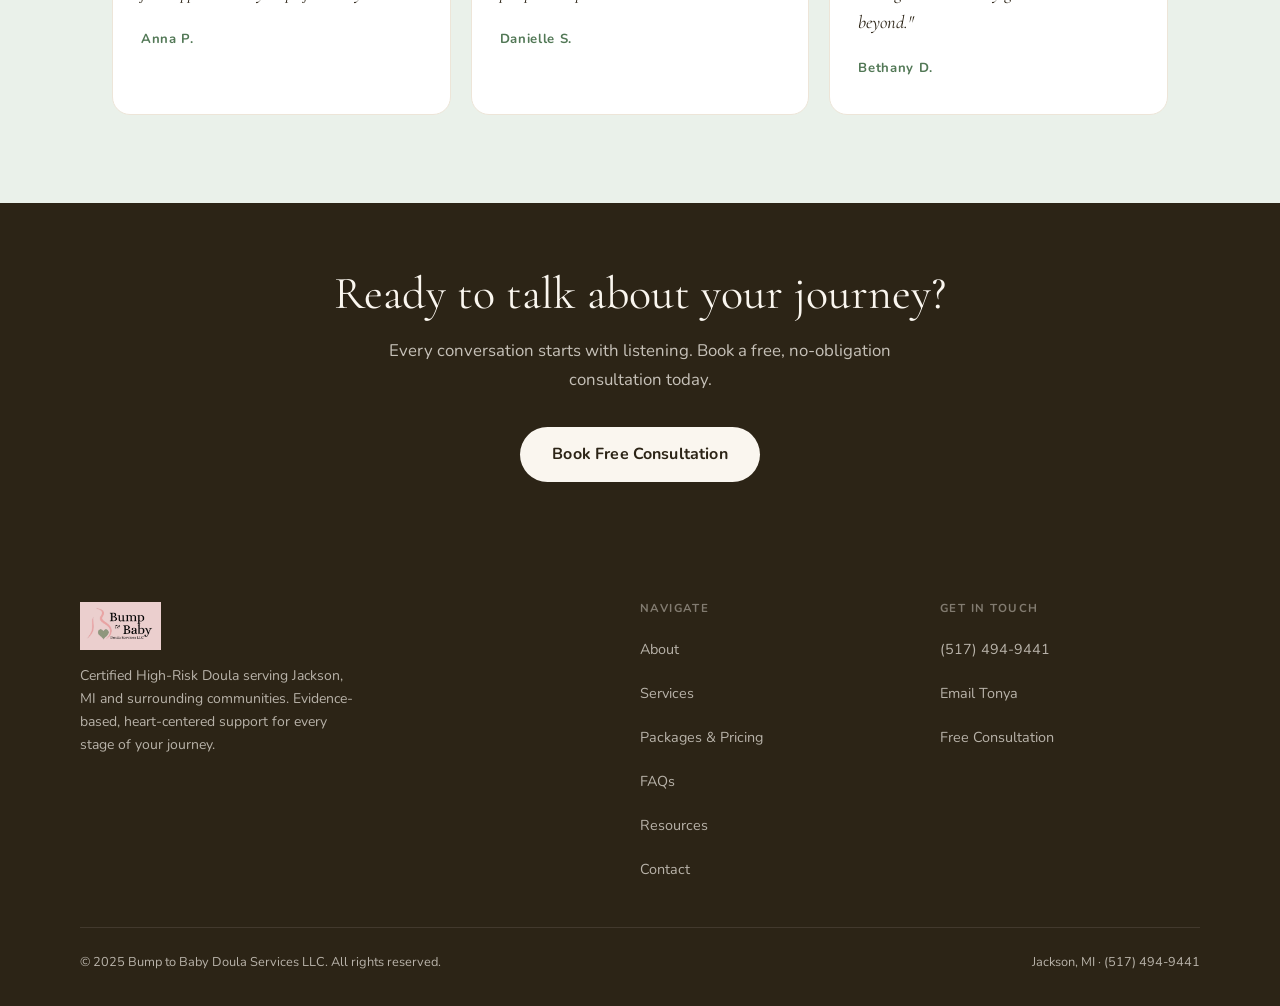
==== commit 872e8456: "Fix contact form centering, condense homepage Tonya section, remove em dashes - contact.html: fix ho" ====
--- a/index.html
+++ b/index.html
@@ -510,27 +510,6 @@
           <p>"Every family carries its own story and inner wisdom, and my role is to walk beside you with grounded presence, clear guidance, and compassion through every season of your journey."</p>
         </div>
 
-        <span class="lbl">My Approach</span>
-        <p>I work with a limited number of clients at a time, intentionally. Every family I take on receives my full attention, my full availability, and care that is tailored to their specific journey. Not a template. Not a checklist.</p>
-
-        <p>As a Certified Full Spectrum Doula, I specialize in high-risk pregnancy, postpartum recovery, and bereavement support. My care is trauma-informed and evidence-based at every step.</p>
-
-        <div class="about-tonya-chips">
-          <span class="about-tonya-chip">Certified Full Spectrum Doula</span>
-          <span class="about-tonya-chip">High-Risk Certified</span>
-          <span class="about-tonya-chip">Perinatal Community Health Worker</span>
-          <span class="about-tonya-chip">Trauma-Informed Care</span>
-          <span class="about-tonya-chip">Safe Sleep Ambassador</span>
-          <span class="about-tonya-chip">CPST Certified</span>
-          <span class="about-tonya-chip">Bereavement Support</span>
-          <span class="about-tonya-chip">NICU Support (in progress)</span>
-        </div>
-
-        <div class="about-tonya-fun">
-          <h3>Outside of Birth Work</h3>
-          <p>When I'm not supporting families, you'll find me kayaking Michigan trails, following the NFL, or practicing the kind of stillness I try to bring into every birth room. Autumn and spring are my seasons. Nature is my reset.</p>
-        </div>
-
         <div style="margin-top:1.75rem; display:flex; flex-wrap:wrap; gap:0.75rem;">
           <a href="contact.html" class="btn btn-dark">Talk About Your Journey</a>
           <a href="about.html" class="btn btn-outline" style="border:2px solid var(--dark);color:var(--dark);font-weight:700;">More About Tonya</a>
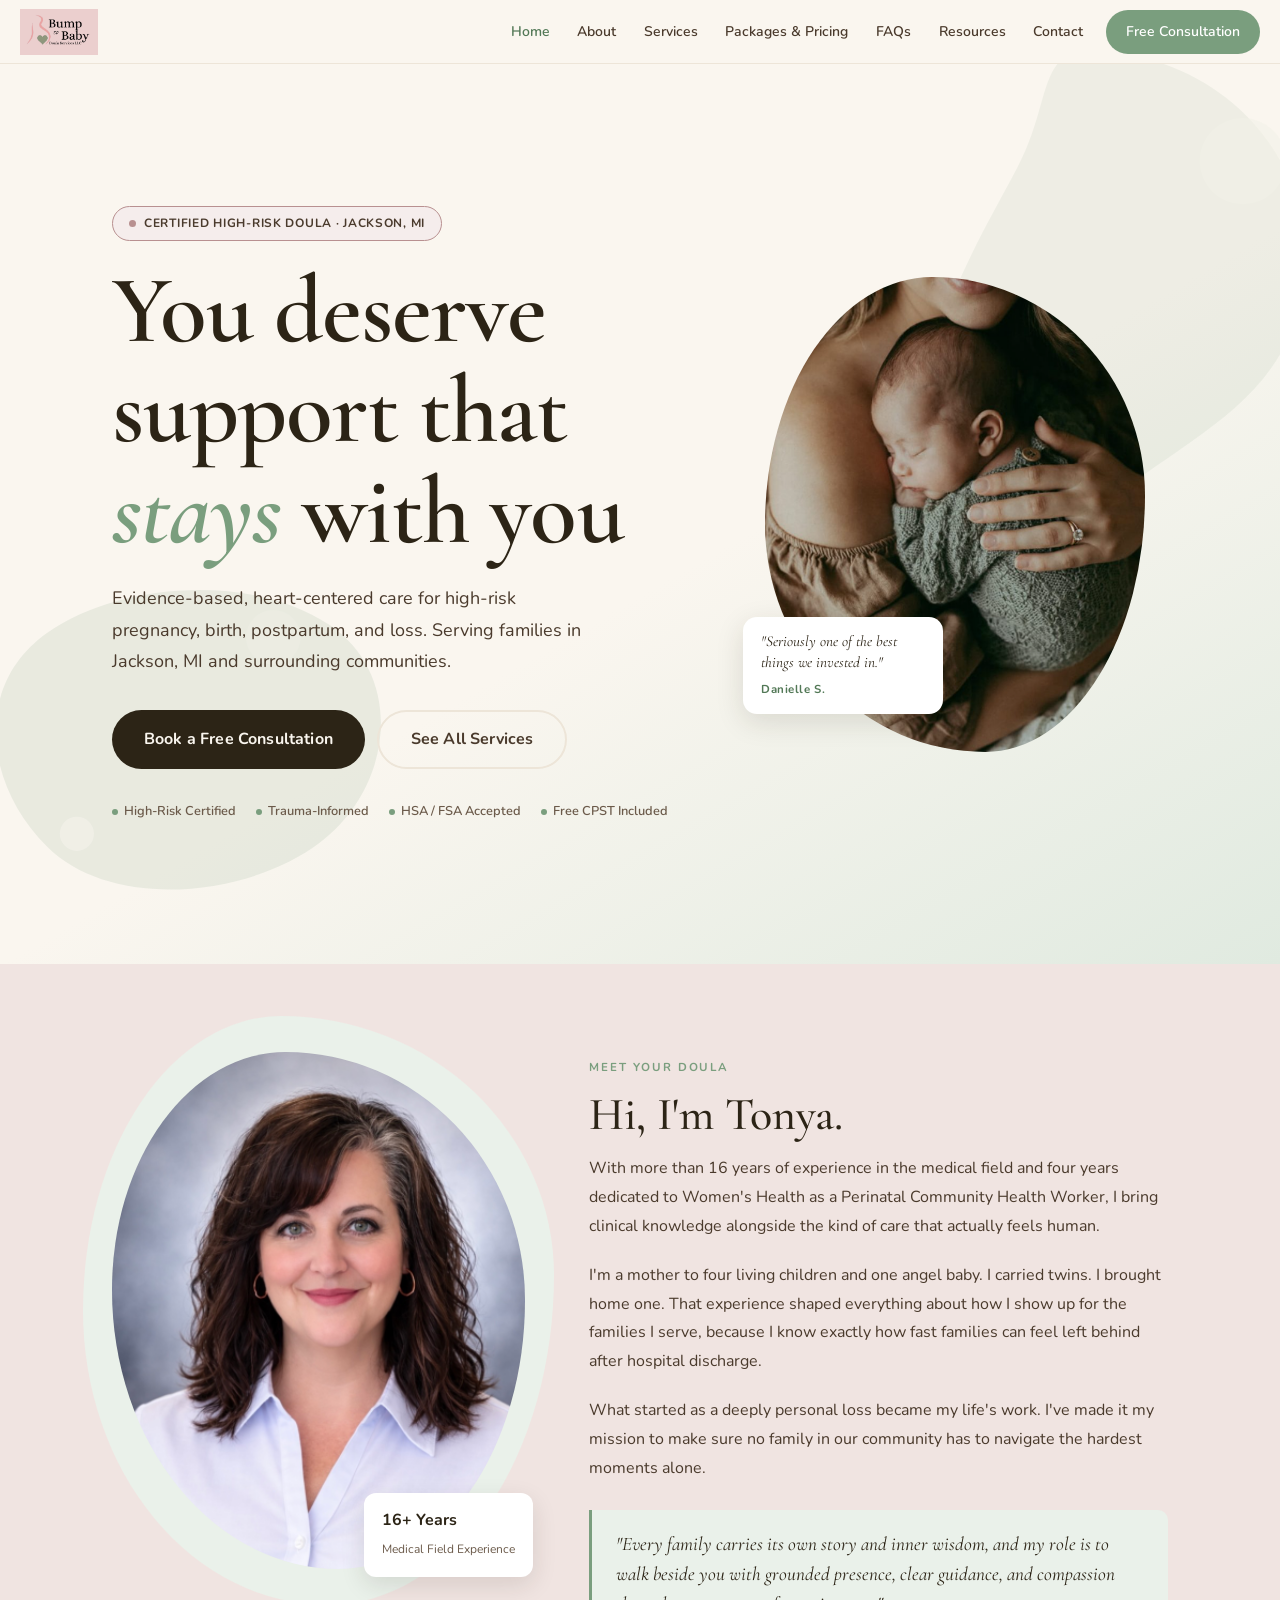
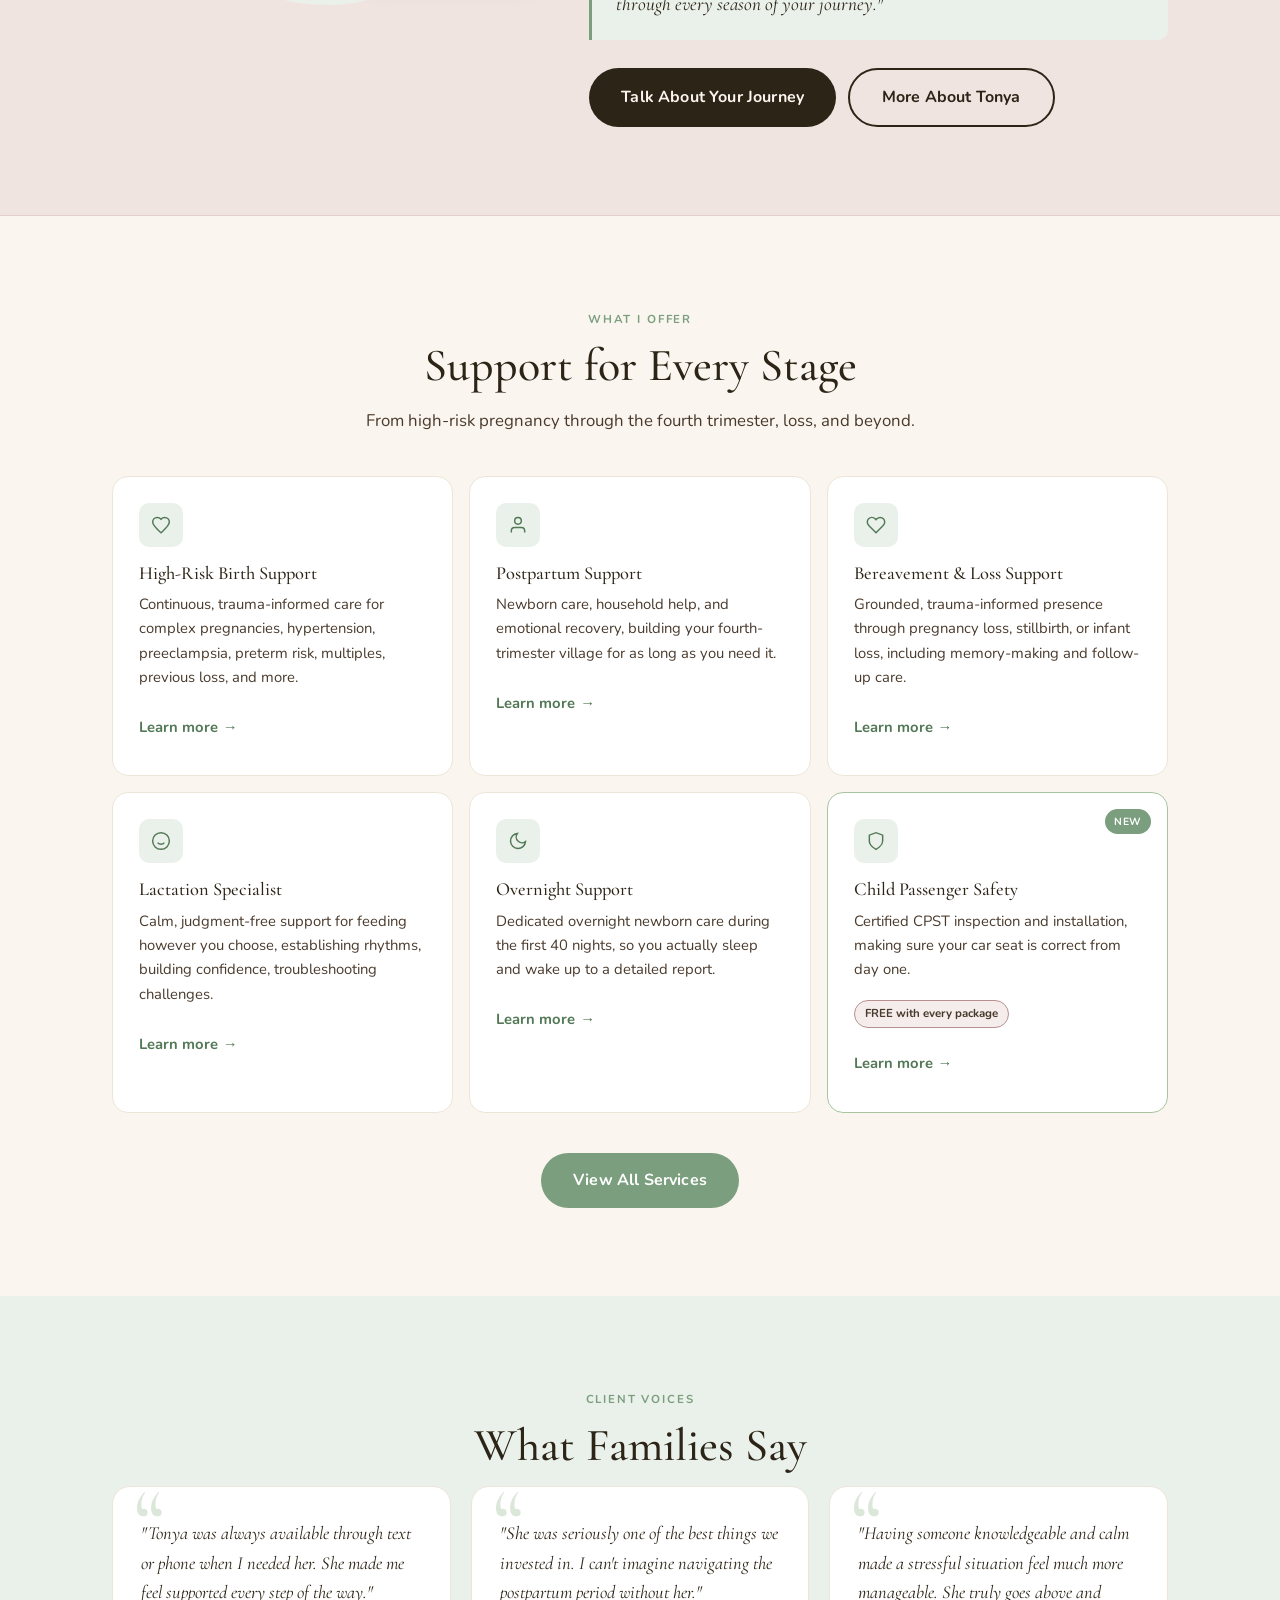
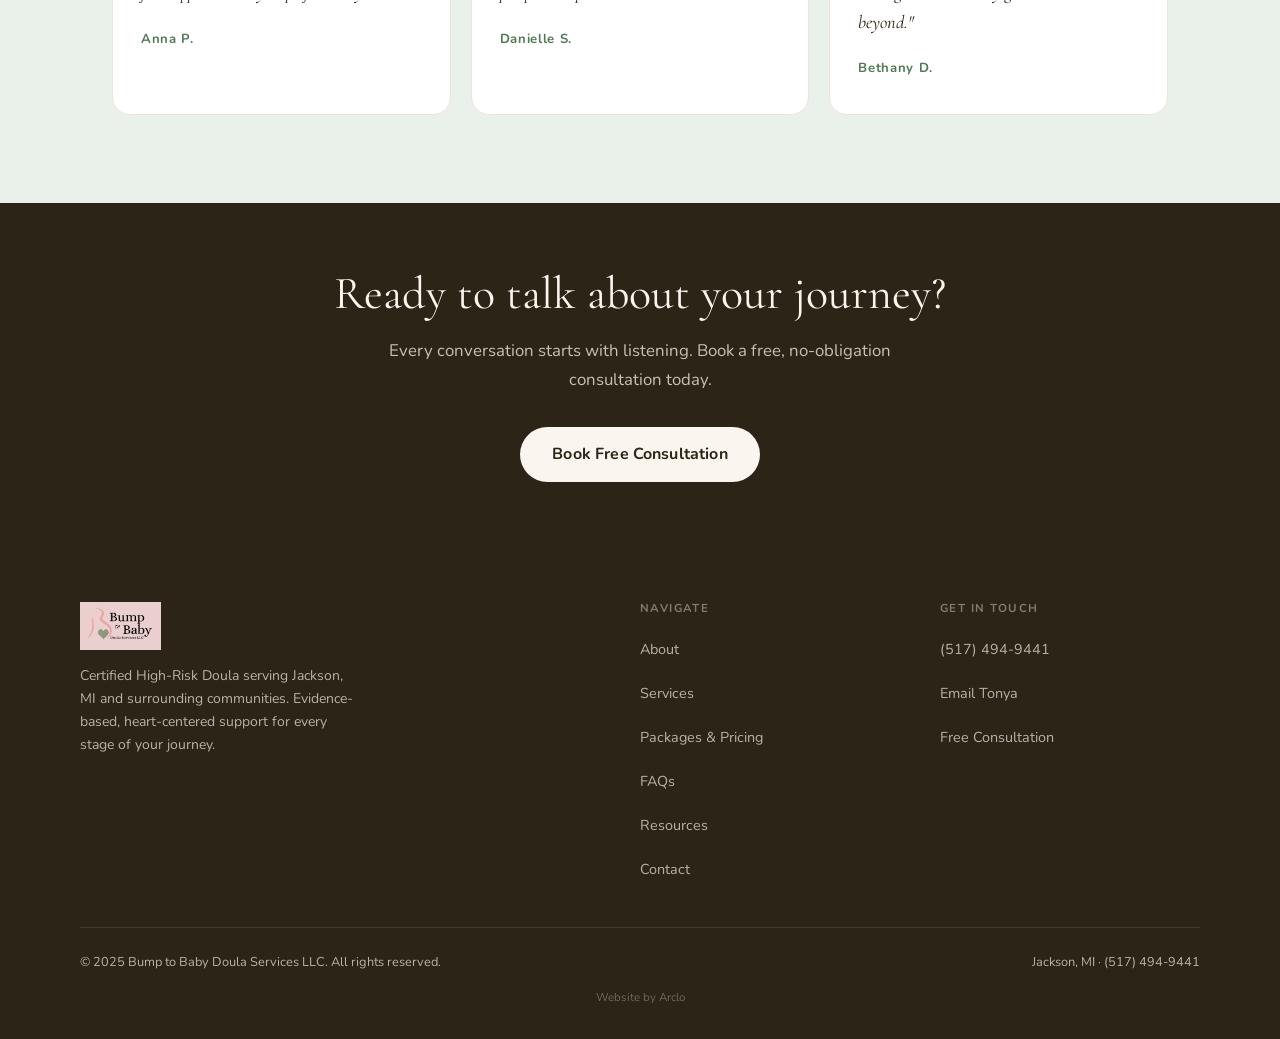
==== commit a7038287: "Add subtle 'Website by Arclo' credit to footer site-wide Co-Authored-By: Claude Sonnet 4.6 <noreply@" ====
--- a/index.html
+++ b/index.html
@@ -671,7 +671,7 @@
         <h4>Get in Touch</h4>
         <ul>
           <li><a href="tel:5174949441">(517) 494-9441</a></li>
-          <li><a href="mailto:bumpbabydoulaservices@gmail.com">Email Tonya</a></li>
+          <li><a href="mailto:hello@bumpbabydoula.com">Email Tonya</a></li>
           <li><a href="contact.html">Free Consultation</a></li>
         </ul>
       </div>
@@ -680,6 +680,7 @@
       <p>&copy; 2025 Bump to Baby Doula Services LLC. All rights reserved.</p>
       <p>Jackson, MI · (517) 494-9441</p>
     </div>
+    <p class="footer-credit">Website by <a href="https://getarclo.com" target="_blank" rel="noopener">Arclo</a></p>
   </div>
 </footer>
 
--- a/styles.css
+++ b/styles.css
@@ -402,5 +402,14 @@
 }
 .footer-bot p { font-size: 0.8rem; }
 
+.footer-credit {
+  font-size: 0.72rem;
+  color: rgba(250,246,239,0.32);
+  text-align: center;
+  margin-top: 0.875rem;
+}
+.footer-credit a { color: inherit; text-decoration: none; }
+.footer-credit a:hover { color: rgba(250,246,239,0.55); }
+
 /* ── SHARED NAV + FOOTER SCRIPT HOOK ────────── */
 /* JS sets .active on current-page link via data-page */
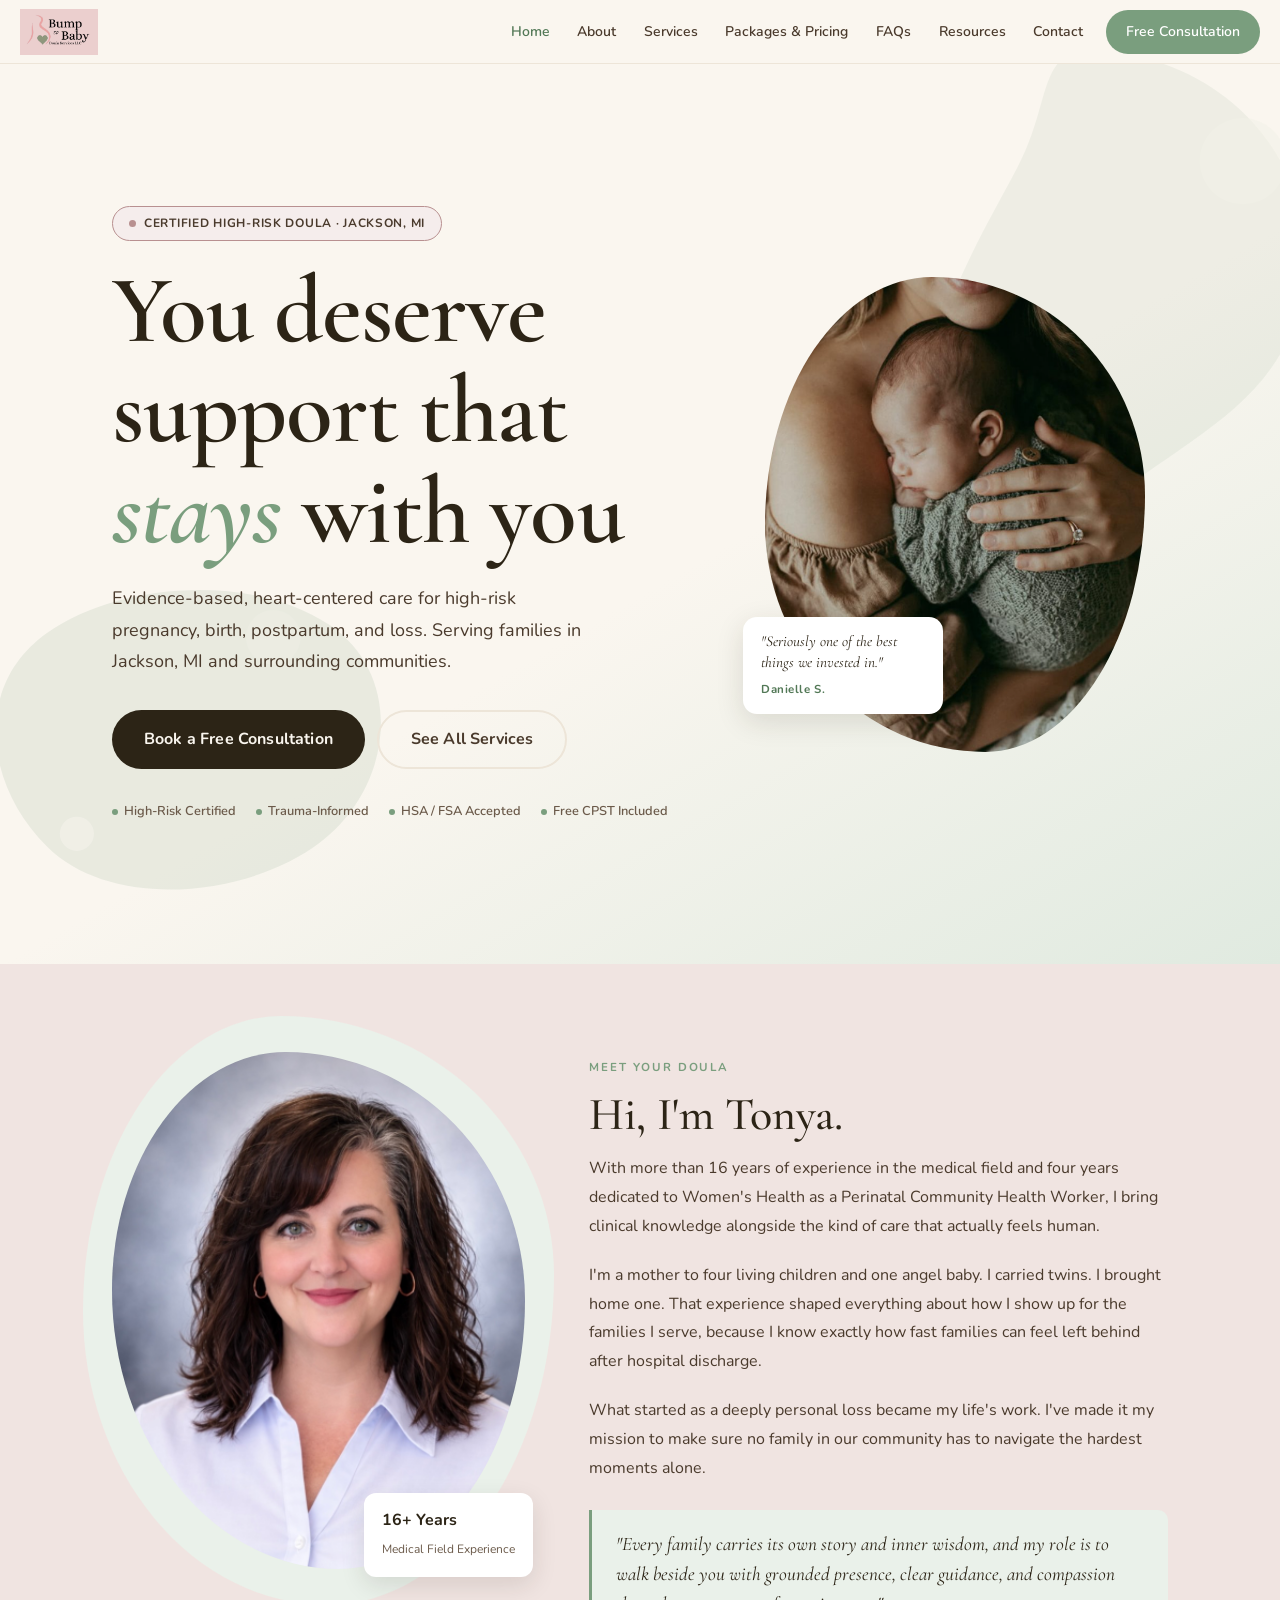
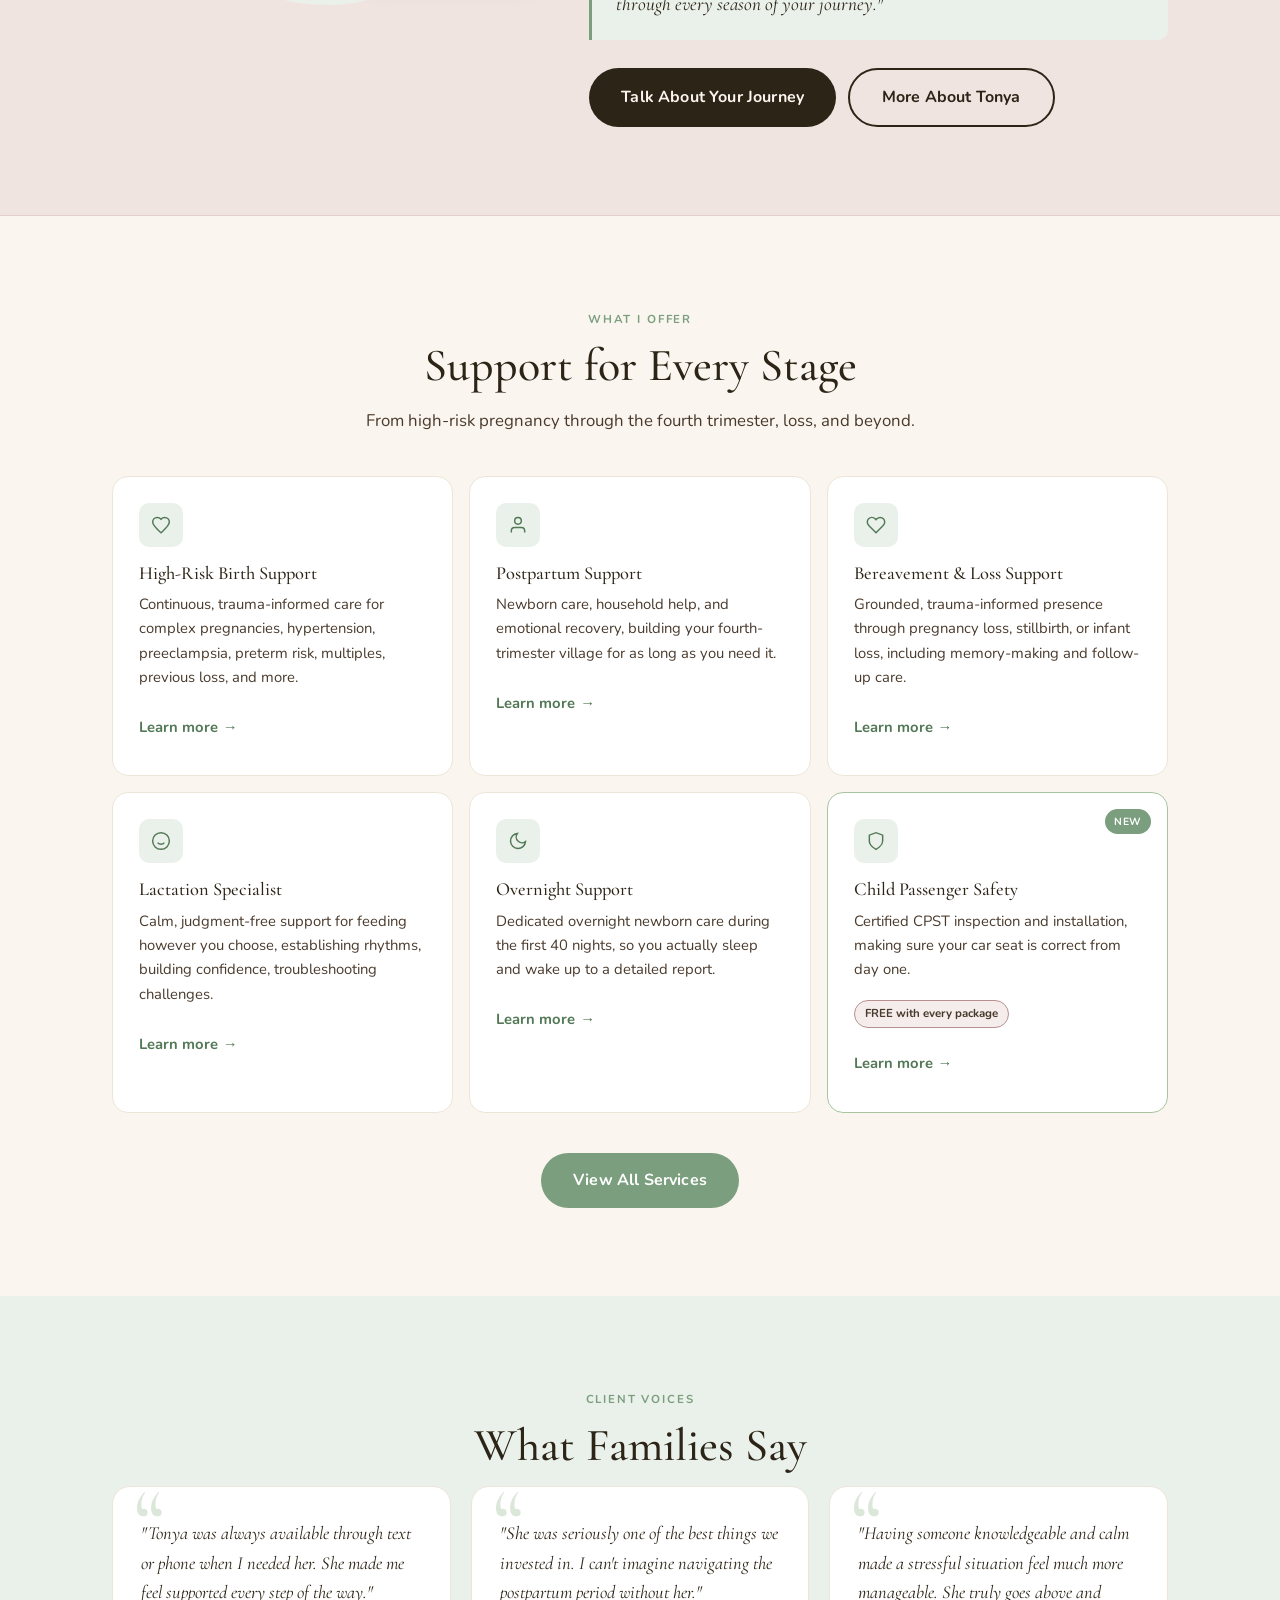
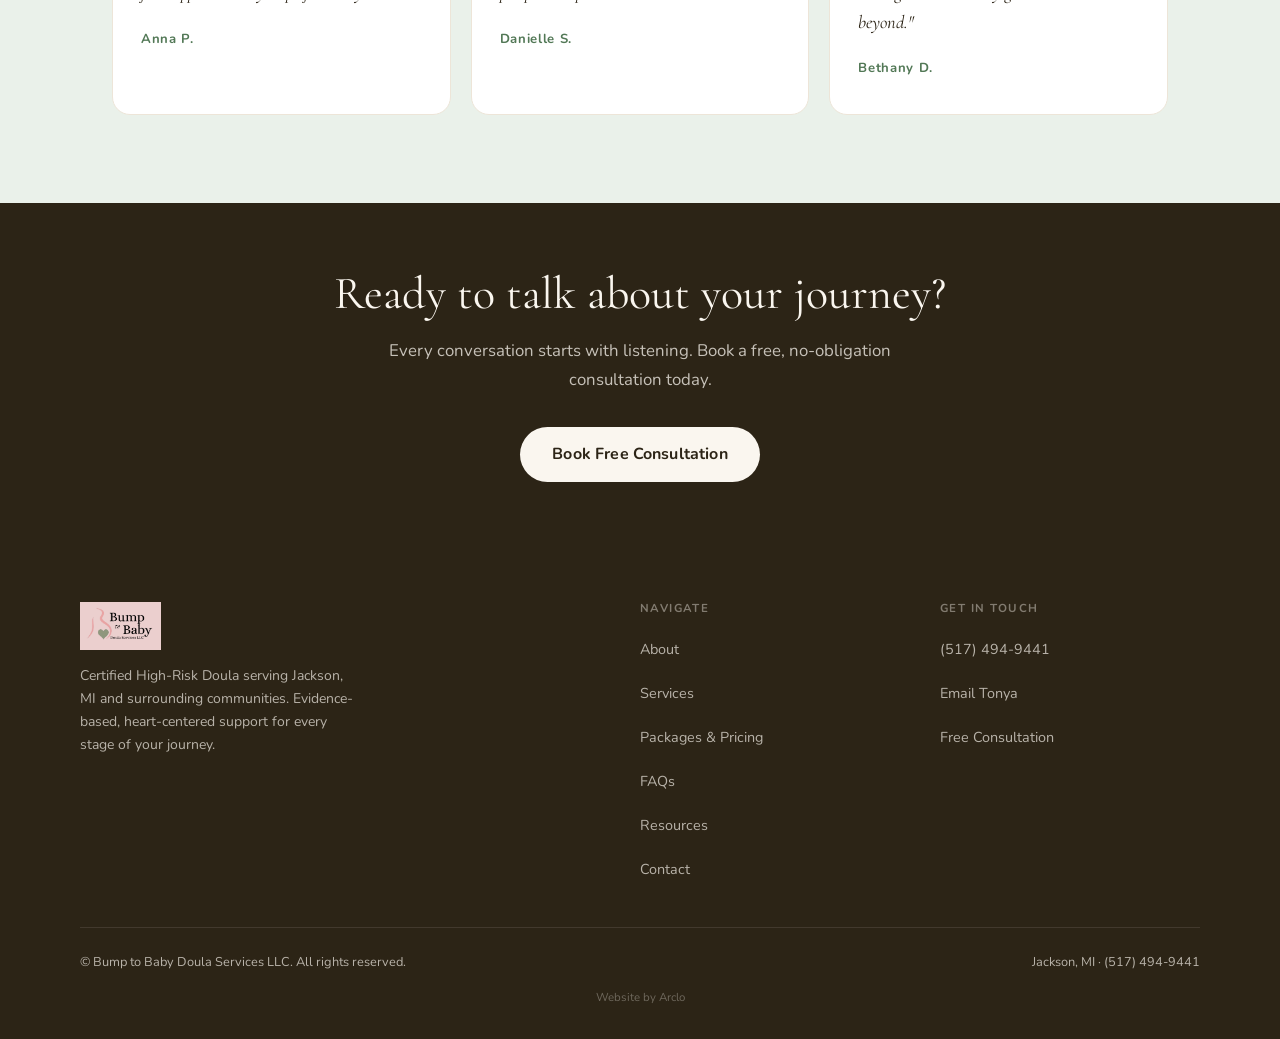
==== commit d057f48c: "Remove year from footer copyright across all pages Co-Authored-By: Claude Sonnet 4.6 <noreply@anthro" ====
--- a/index.html
+++ b/index.html
@@ -3,8 +3,15 @@
 <head>
   <meta charset="UTF-8">
   <meta name="viewport" content="width=device-width, initial-scale=1.0">
-  <title>Bump to Baby Doula Services | High-Risk Pregnancy Support | Jackson, MI</title>
-  <meta name="description" content="Certified High-Risk Doula in Jackson, MI. Trauma-informed birth, postpartum, bereavement & lactation support for every stage of your journey.">
+  <title>High-Risk Doula in Jackson, MI | Bump to Baby Doula</title>
+  <meta name="description" content="Certified High-Risk Doula in Jackson, MI. Evidence-based support for pregnancy, birth, postpartum, and loss. Book your free consultation today.">
+  <link rel="icon" type="image/png" href="Favicon.png">
+  <meta name="robots" content="index, follow">
+  <link rel="canonical" href="https://bumpbabydoula.com/">
+  <meta property="og:title" content="High-Risk Doula in Jackson, MI | Bump to Baby Doula">
+  <meta property="og:description" content="Certified High-Risk Doula in Jackson, MI. Evidence-based support for pregnancy, birth, postpartum, and loss. Book your free consultation today.">
+  <meta property="og:type" content="website">
+  <meta property="og:url" content="https://bumpbabydoula.com/">
   <link rel="stylesheet" href="styles.css">
   <style>
     /* ── HERO ─────────────────────────────────── */
@@ -394,6 +401,24 @@
       }
     }
   </style>
+  <script type="application/ld+json">
+  {
+    "@context": "https://schema.org",
+    "@type": "LocalBusiness",
+    "name": "Bump to Baby Doula Services LLC",
+    "url": "https://bumpbabydoula.com",
+    "telephone": "(517) 494-9441",
+    "email": "hello@bumpbabydoula.com",
+    "address": {
+      "@type": "PostalAddress",
+      "addressLocality": "Jackson",
+      "addressRegion": "MI",
+      "addressCountry": "US"
+    },
+    "description": "Certified high-risk doula serving Jackson, MI and surrounding communities",
+    "areaServed": "Jackson, MI and surrounding communities"
+  }
+  </script>
 </head>
 <body class="page-wrap" data-page="index.html">
 
@@ -473,7 +498,7 @@
 
     <div class="hero-img-col">
       <div class="hero-blob"></div>
-      <img src="New hero.png" alt="Tonya, Bump to Baby Doula Services">
+      <img src="New hero.png" alt="Tonya Humphrey, Certified High-Risk Doula serving Jackson, MI">
       <div class="hero-quote-card">
         <p>"Seriously one of the best things we invested in."</p>
         <cite>Danielle S.</cite>
@@ -677,7 +702,7 @@
       </div>
     </div>
     <div class="footer-bot">
-      <p>&copy; 2025 Bump to Baby Doula Services LLC. All rights reserved.</p>
+      <p>&copy; Bump to Baby Doula Services LLC. All rights reserved.</p>
       <p>Jackson, MI · (517) 494-9441</p>
     </div>
     <p class="footer-credit">Website by <a href="https://getarclo.com" target="_blank" rel="noopener">Arclo</a></p>
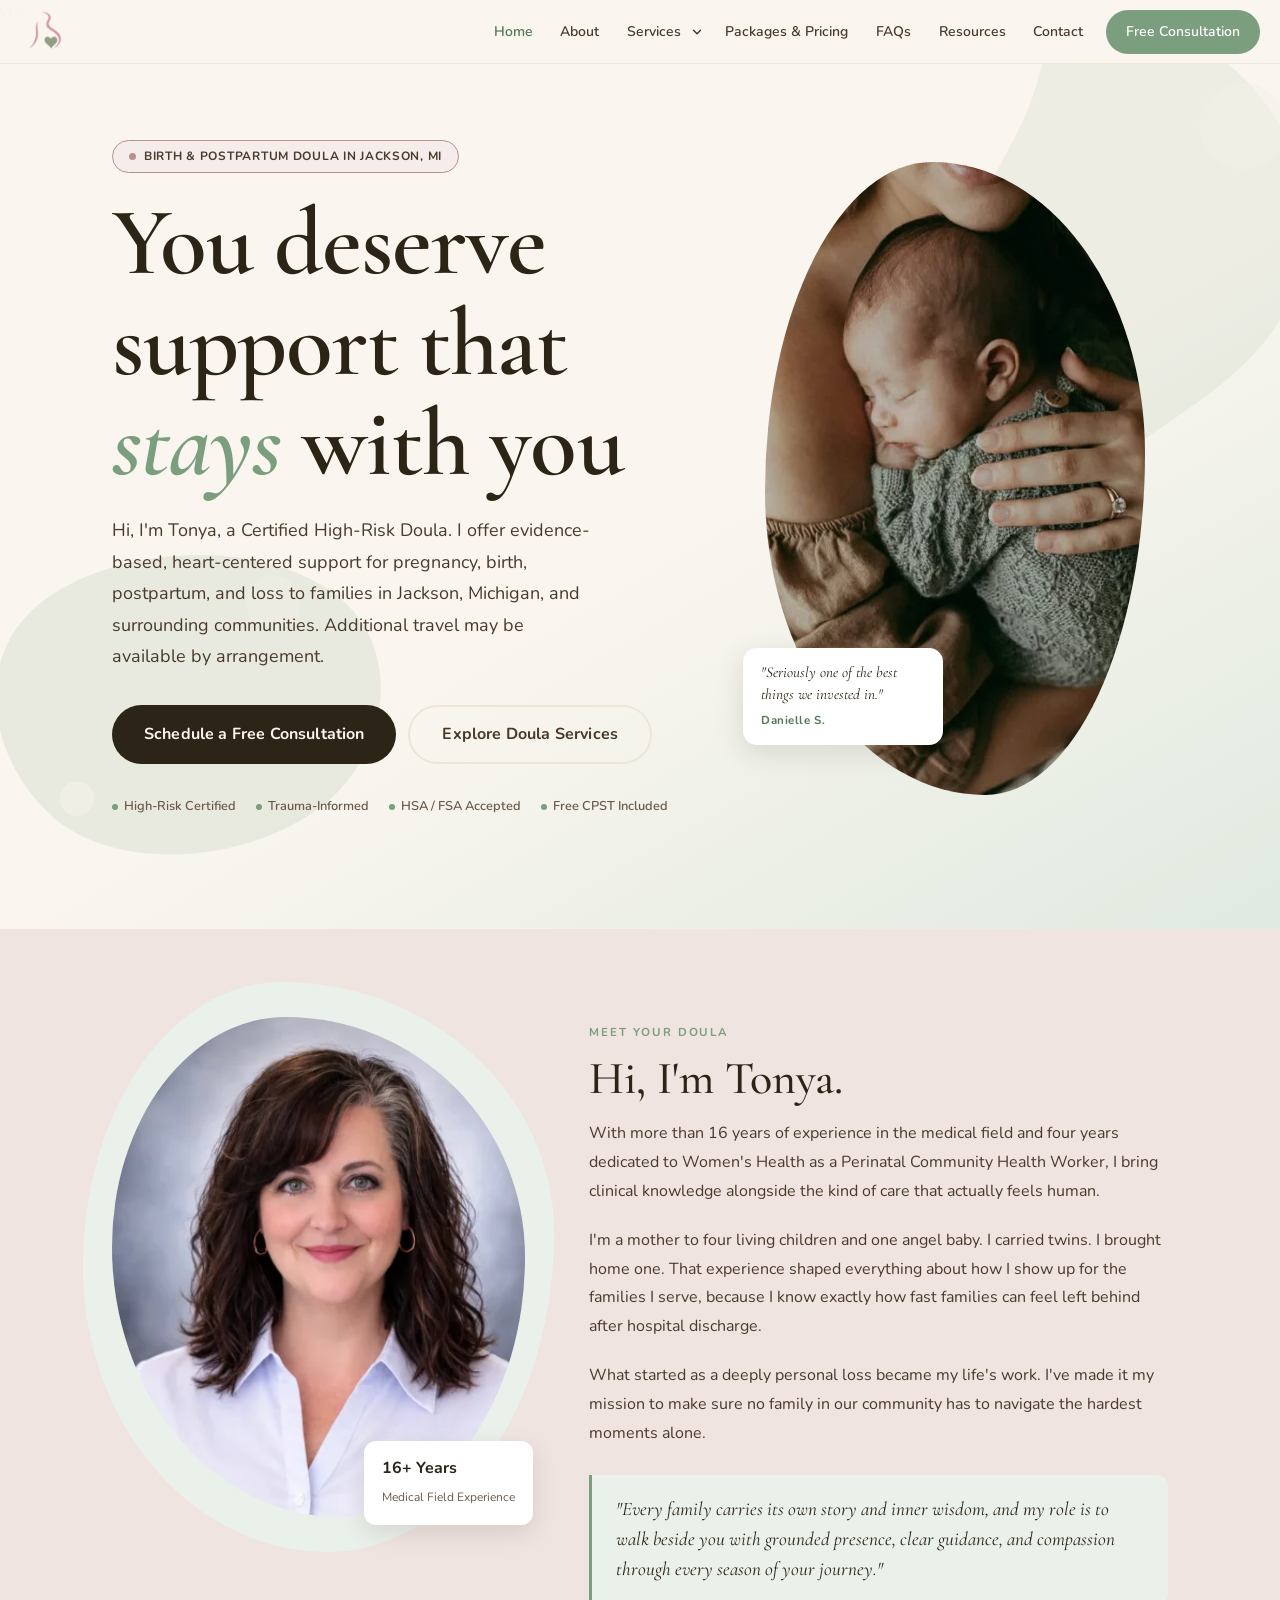
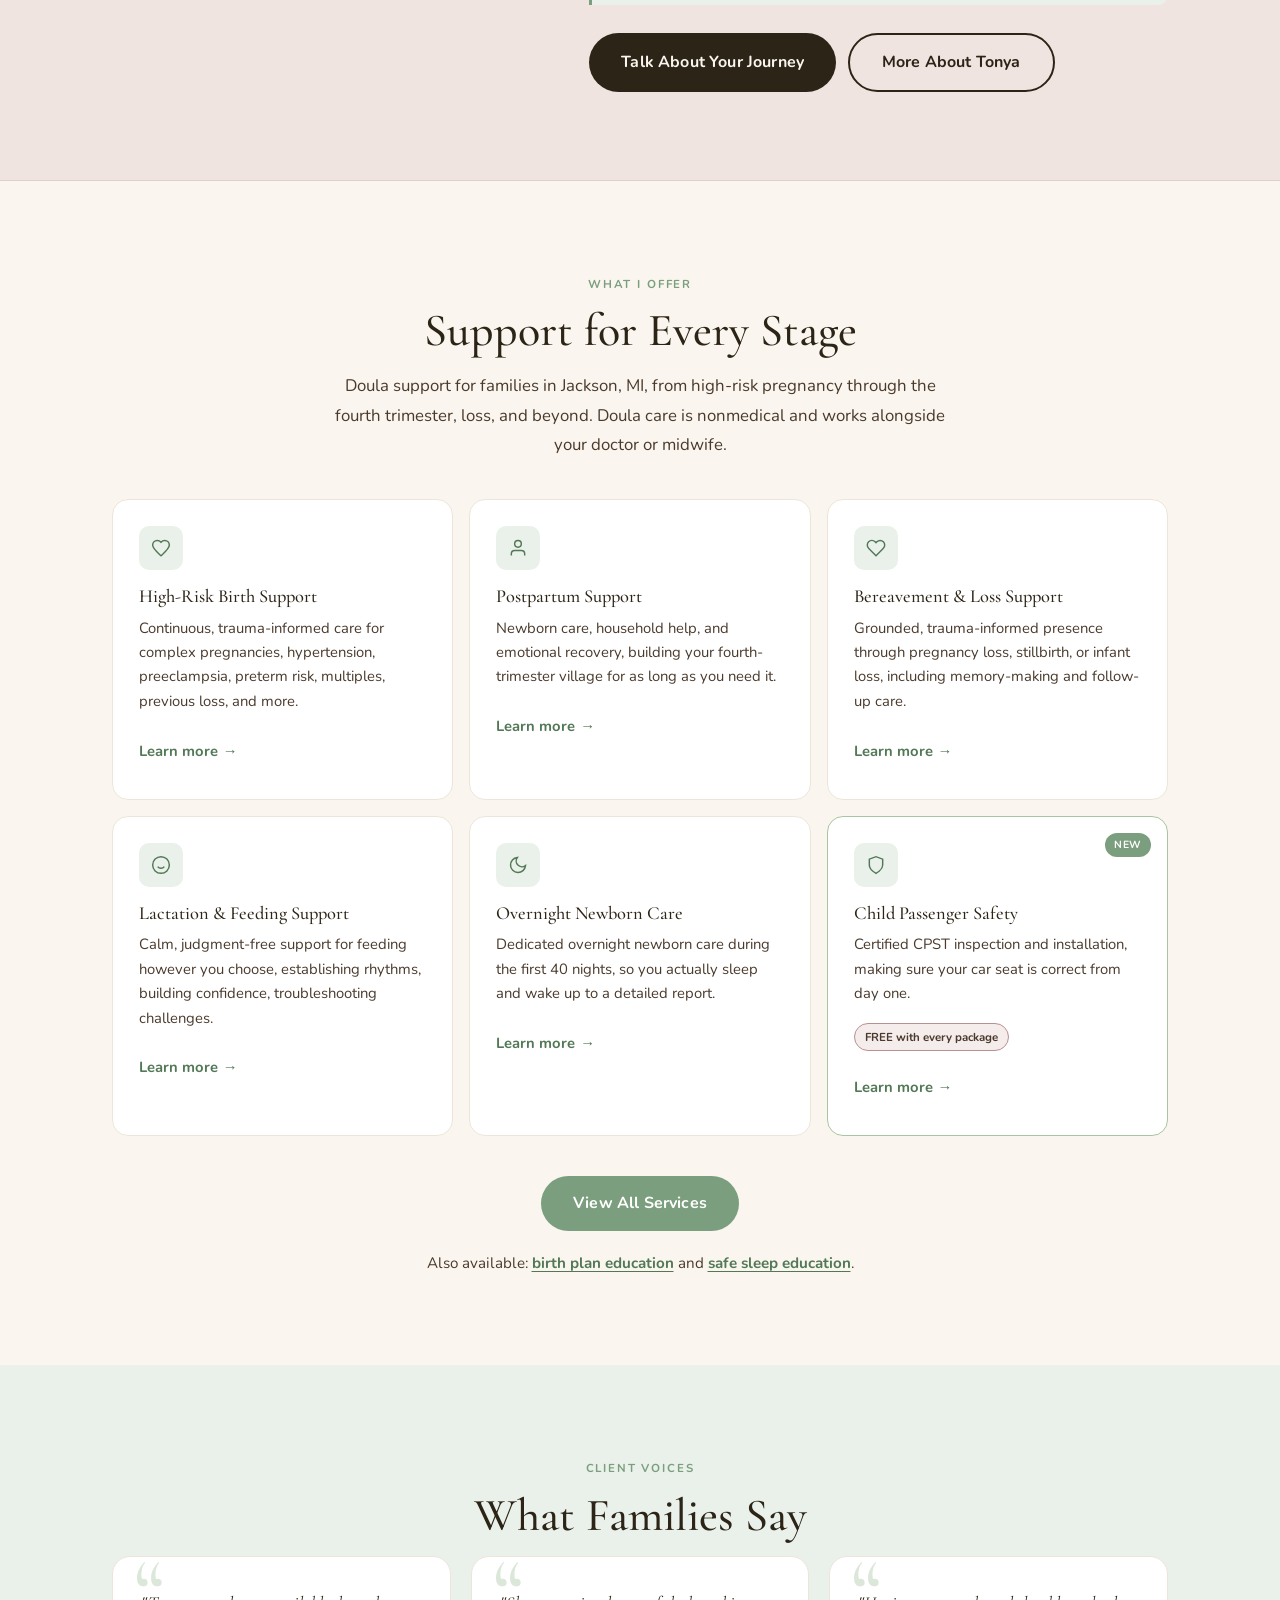
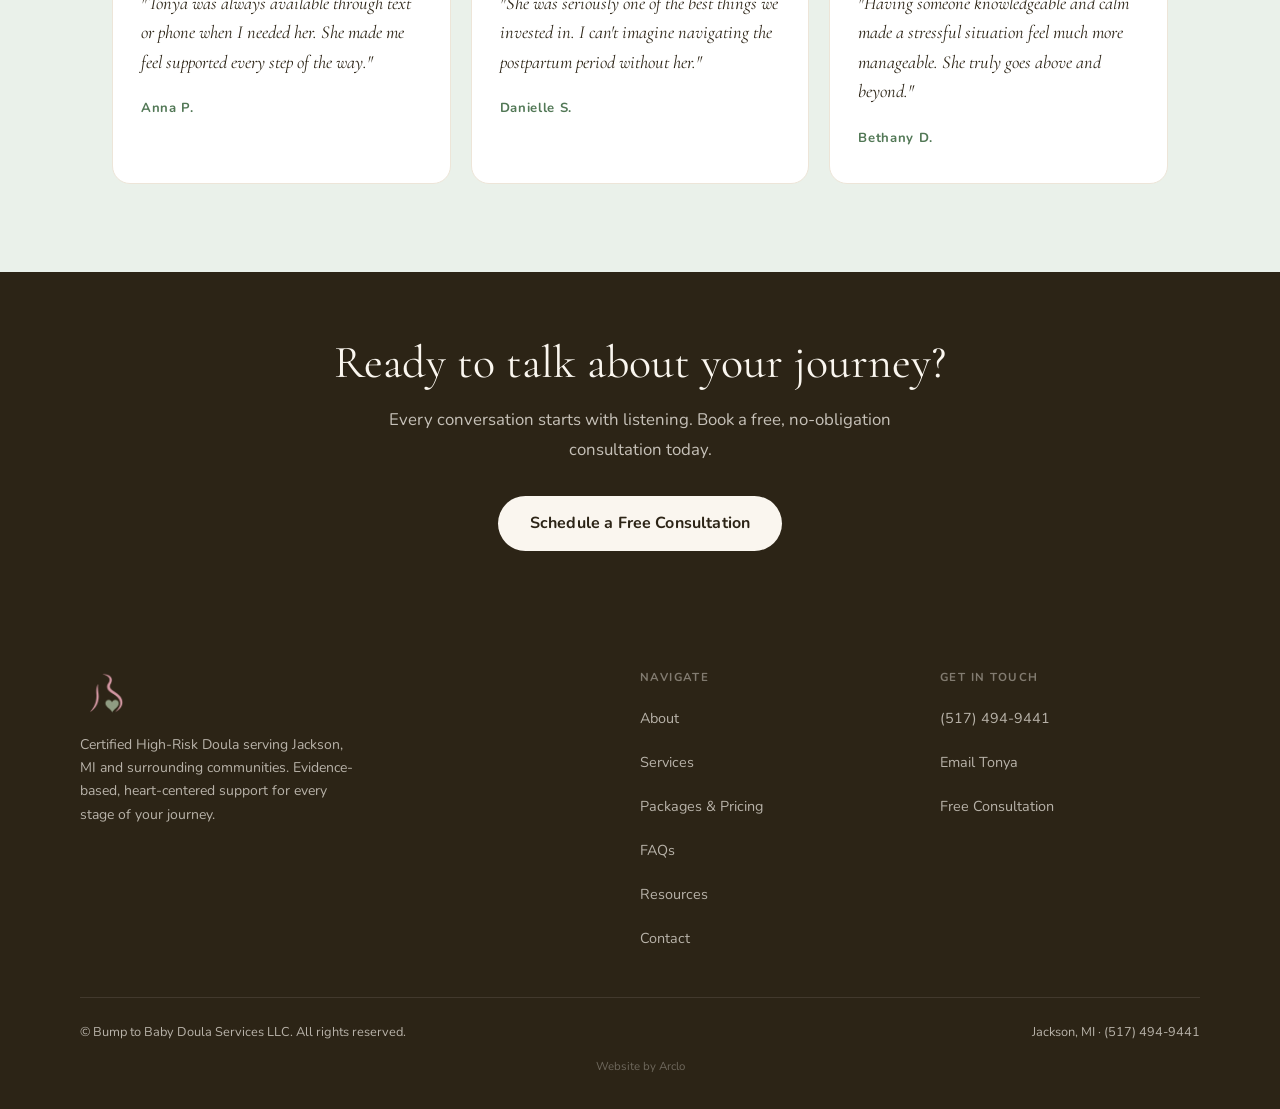
==== commit 79d8254b: "Local SEO, Services dropdown, and performance pass - Canonicals, og:url, JSON-LD and sitemap now use" ====
--- a/index.html
+++ b/index.html
@@ -3,16 +3,28 @@
 <head>
   <meta charset="UTF-8">
   <meta name="viewport" content="width=device-width, initial-scale=1.0">
-  <title>High-Risk Doula in Jackson, MI | Bump to Baby Doula</title>
-  <meta name="description" content="Certified High-Risk Doula in Jackson, MI. Evidence-based support for pregnancy, birth, postpartum, and loss. Book your free consultation today.">
-  <link rel="icon" type="image/png" href="Favicon.png">
+  <title>Birth &amp; Postpartum Doula in Jackson, MI | Bump to Baby</title>
+  <meta name="description" content="Compassionate birth, postpartum, and high-risk pregnancy doula support in Jackson, MI. Meet Tonya and schedule a free consultation.">
+  <link rel="icon" type="image/png" href="Favicon-sm.png">
   <meta name="robots" content="index, follow">
-  <link rel="canonical" href="https://bumpbabydoula.com/">
-  <meta property="og:title" content="High-Risk Doula in Jackson, MI | Bump to Baby Doula">
-  <meta property="og:description" content="Certified High-Risk Doula in Jackson, MI. Evidence-based support for pregnancy, birth, postpartum, and loss. Book your free consultation today.">
+  <link rel="canonical" href="https://www.bumpbabydoula.com/">
+  <meta property="og:title" content="Birth &amp; Postpartum Doula in Jackson, MI | Bump to Baby">
+  <meta property="og:description" content="Compassionate birth, postpartum, and high-risk pregnancy doula support in Jackson, MI. Meet Tonya and schedule a free consultation.">
   <meta property="og:type" content="website">
-  <meta property="og:url" content="https://bumpbabydoula.com/">
+  <meta property="og:site_name" content="Bump to Baby Doula Services">
+  <meta property="og:locale" content="en_US">
+  <meta property="og:url" content="https://www.bumpbabydoula.com/">
+  <meta property="og:image" content="https://www.bumpbabydoula.com/og-image.jpg">
+  <meta property="og:image:type" content="image/jpeg">
+  <meta property="og:image:width" content="1200">
+  <meta property="og:image:height" content="630">
+  <meta property="og:image:alt" content="Bump to Baby Doula Services, Jackson, MI: You deserve support that stays with you">
+  <meta name="twitter:card" content="summary_large_image">
+  <link rel="preconnect" href="https://fonts.googleapis.com">
+  <link rel="preconnect" href="https://fonts.gstatic.com" crossorigin>
+  <link rel="stylesheet" href="https://fonts.googleapis.com/css2?family=Cormorant+Garamond:ital,wght@0,400;0,500;0,600;1,400;1,500;1,600&family=Nunito:wght@400;500;600;700&display=swap">
   <link rel="stylesheet" href="styles.css">
+  <script src="nav.js" defer></script>
   <style>
     /* ── HERO ─────────────────────────────────── */
     #hero {
@@ -78,6 +90,10 @@
       flex-shrink: 0;
     }
 
+    .hero-h1-wrap { font-size: inherit; font-weight: inherit; line-height: inherit; }
+    .hero-h1-wrap .hero-pill { font-family: 'Nunito', sans-serif; font-weight: 700; line-height: 1.5; }
+    @media (max-width: 480px) { .hero-h1-wrap .hero-pill { font-size: 0.68rem; letter-spacing: 0.04em; border-radius: 18px; } }
+    .hero-h1-wrap .hero-h1 { display: block; }
     /* THE BIG HEADLINE */
     .hero-h1 {
       font-size: clamp(3.25rem, 11vw, 6rem);
@@ -402,49 +418,162 @@
     }
   </style>
   <script type="application/ld+json">
-  {
-    "@context": "https://schema.org",
-    "@type": "LocalBusiness",
-    "name": "Bump to Baby Doula Services LLC",
-    "url": "https://bumpbabydoula.com",
-    "telephone": "(517) 494-9441",
-    "email": "hello@bumpbabydoula.com",
-    "address": {
-      "@type": "PostalAddress",
-      "addressLocality": "Jackson",
-      "addressRegion": "MI",
-      "addressCountry": "US"
+{
+  "@context": "https://schema.org",
+  "@graph": [
+    {
+      "@type": "LocalBusiness",
+      "@id": "https://www.bumpbabydoula.com/#business",
+      "name": "Bump to Baby Doula Services LLC",
+      "alternateName": "Bump to Baby Doula Services",
+      "url": "https://www.bumpbabydoula.com/",
+      "image": "https://www.bumpbabydoula.com/og-image.jpg",
+      "logo": "https://www.bumpbabydoula.com/Brand%20Assets/Logo.png",
+      "telephone": "+1-517-494-9441",
+      "email": "hello@bumpbabydoula.com",
+      "description": "Doula services in Jackson, Michigan: birth, postpartum, high-risk pregnancy, bereavement, lactation, overnight newborn care, and birth planning support.",
+      "address": {
+        "@type": "PostalAddress",
+        "addressLocality": "Jackson",
+        "addressRegion": "MI",
+        "addressCountry": "US"
+      },
+      "areaServed": "Jackson, Michigan and surrounding communities",
+      "makesOffer": [
+        {
+          "@type": "Offer",
+          "itemOffered": {
+            "@type": "Service",
+            "name": "High-Risk Pregnancy and Birth Doula Support",
+            "url": "https://www.bumpbabydoula.com/high-risk-birth-support.html"
+          }
+        },
+        {
+          "@type": "Offer",
+          "itemOffered": {
+            "@type": "Service",
+            "name": "Postpartum Doula Support",
+            "url": "https://www.bumpbabydoula.com/postpartum-support.html"
+          }
+        },
+        {
+          "@type": "Offer",
+          "itemOffered": {
+            "@type": "Service",
+            "name": "Pregnancy and Infant Loss Doula Support",
+            "url": "https://www.bumpbabydoula.com/bereavement-loss-support.html"
+          }
+        },
+        {
+          "@type": "Offer",
+          "itemOffered": {
+            "@type": "Service",
+            "name": "Lactation and Infant Feeding Support",
+            "url": "https://www.bumpbabydoula.com/lactation-specialist.html"
+          }
+        },
+        {
+          "@type": "Offer",
+          "itemOffered": {
+            "@type": "Service",
+            "name": "Birth Planning and Education",
+            "url": "https://www.bumpbabydoula.com/birth-plan-education.html"
+          }
+        },
+        {
+          "@type": "Offer",
+          "itemOffered": {
+            "@type": "Service",
+            "name": "Overnight Newborn Care",
+            "url": "https://www.bumpbabydoula.com/overnight-nourish-support.html"
+          }
+        },
+        {
+          "@type": "Offer",
+          "itemOffered": {
+            "@type": "Service",
+            "name": "Car Seat Inspection and Installation",
+            "url": "https://www.bumpbabydoula.com/child-passenger-safety.html"
+          }
+        },
+        {
+          "@type": "Offer",
+          "itemOffered": {
+            "@type": "Service",
+            "name": "Safe Sleep Education",
+            "url": "https://www.bumpbabydoula.com/safe-sleep-ambassador.html"
+          }
+        }
+      ]
     },
-    "description": "Certified high-risk doula serving Jackson, MI and surrounding communities",
-    "areaServed": "Jackson, MI and surrounding communities"
-  }
+    {
+      "@type": "WebSite",
+      "@id": "https://www.bumpbabydoula.com/#website",
+      "url": "https://www.bumpbabydoula.com/",
+      "name": "Bump to Baby Doula Services",
+      "publisher": {
+        "@id": "https://www.bumpbabydoula.com/#business"
+      }
+    }
+  ]
+}
   </script>
 </head>
-<body class="page-wrap" data-page="index.html">
+\1\n<a class="skip-link" href="#main">Skip to main content</a>
 
 <!-- NAV -->
-<nav>
+<nav aria-label="Main">
   <a href="index.html" class="nav-logo">
-    <img src="Brand Assets/Logo.png" alt="Bump to Baby Doula Services">
+    <img src="Brand Assets/Logo-sm.png" width="53" height="46" alt="Bump to Baby Doula Services">
   </a>
   <ul class="nav-links">
     <li><a href="index.html">Home</a></li>
     <li><a href="about.html">About</a></li>
-    <li><a href="services.html">Services</a></li>
+    <li class="has-dd">
+      <a href="services.html" class="dd-link">Services</a>
+      <button type="button" class="dd-toggle" aria-expanded="false" aria-controls="svc-dd" aria-label="Services menu"><svg viewBox="0 0 24 24" aria-hidden="true" focusable="false"><polyline points="6 9 12 15 18 9"/></svg></button>
+      <ul class="dd-menu" id="svc-dd">
+        <li><a href="high-risk-birth-support.html">High-Risk Birth Support</a></li>
+        <li><a href="postpartum-support.html">Postpartum Support</a></li>
+        <li><a href="bereavement-loss-support.html">Bereavement &amp; Loss Support</a></li>
+        <li><a href="lactation-specialist.html">Lactation Specialist</a></li>
+        <li><a href="birth-plan-education.html">Birth Plan Education</a></li>
+        <li><a href="overnight-nourish-support.html">Overnight Nourish &amp; Support</a></li>
+        <li><a href="child-passenger-safety.html">Child Passenger Safety (CPST)</a></li>
+        <li><a href="safe-sleep-ambassador.html">Safe Sleep Ambassador</a></li>
+        <li class="dd-all"><a href="services.html">View All Services</a></li>
+      </ul>
+    </li>
     <li><a href="packages.html">Packages &amp; Pricing</a></li>
     <li><a href="faq.html">FAQs</a></li>
     <li><a href="resources.html">Resources</a></li>
     <li><a href="contact.html">Contact</a></li>
     <li><a href="contact.html" class="nav-cta-btn">Free Consultation</a></li>
   </ul>
-  <button class="hamburger" onclick="toggleMenu()" aria-label="Menu">
+  <button class="hamburger" onclick="toggleMenu()" aria-label="Menu" aria-controls="mob" aria-expanded="false">
     <span></span><span></span><span></span>
   </button>
 </nav>
 <div class="mobile-menu" id="mob">
   <a href="index.html">Home</a>
   <a href="about.html">About</a>
-  <a href="services.html">Services</a>
+  <div class="mob-svc">
+    <div class="mob-svc-row">
+      <a href="services.html">Services</a>
+      <button type="button" class="mob-svc-toggle" aria-expanded="false" aria-controls="mob-svc-list" aria-label="Show service pages"><svg viewBox="0 0 24 24" aria-hidden="true" focusable="false"><polyline points="6 9 12 15 18 9"/></svg></button>
+    </div>
+    <div class="mob-svc-list" id="mob-svc-list" hidden>
+      <a href="high-risk-birth-support.html">High-Risk Birth Support</a>
+      <a href="postpartum-support.html">Postpartum Support</a>
+      <a href="bereavement-loss-support.html">Bereavement &amp; Loss Support</a>
+      <a href="lactation-specialist.html">Lactation Specialist</a>
+      <a href="birth-plan-education.html">Birth Plan Education</a>
+      <a href="overnight-nourish-support.html">Overnight Nourish &amp; Support</a>
+      <a href="child-passenger-safety.html">Child Passenger Safety (CPST)</a>
+      <a href="safe-sleep-ambassador.html">Safe Sleep Ambassador</a>
+      <a href="services.html" class="mob-svc-all">View All Services</a>
+    </div>
+  </div>
   <a href="packages.html">Packages &amp; Pricing</a>
   <a href="faq.html">FAQs</a>
   <a href="resources.html">Resources</a>
@@ -466,26 +595,27 @@
     <circle cx="90" cy="310" r="20" fill="#FAF6EF" opacity="0.45"/>
   </svg>
 
-  <div class="hero-inner">
+  <div class="hero-inner" id="main" tabindex="-1">
     <div>
-      <div class="hero-pill">
-        <span class="hero-pill-dot"></span>
-        Certified High-Risk Doula · Jackson, MI
-      </div>
-
-      <h1 class="hero-h1">
-        You deserve<br>
-        support that<br>
-        <em>stays</em> with you
+      <h1 class="hero-h1-wrap">
+        <span class="hero-pill">
+          <span class="hero-pill-dot"></span>
+          Birth &amp; Postpartum Doula in Jackson, MI
+        </span>
+        <span class="hero-h1">
+          You deserve<br>
+          support that<br>
+          <em>stays</em> with you
+        </span>
       </h1>
 
       <p class="hero-sub">
-        Evidence-based, heart-centered care for high-risk pregnancy, birth, postpartum, and loss. Serving families in Jackson, MI and surrounding communities.
+        Hi, I'm Tonya, a Certified High-Risk Doula. I offer evidence-based, heart-centered support for pregnancy, birth, postpartum, and loss to families in Jackson, Michigan, and surrounding communities. Additional travel may be available by arrangement.
       </p>
 
       <div class="hero-ctas">
-        <a href="contact.html" class="btn btn-dark btn-hero">Book a Free Consultation</a>
-        <a href="services.html" class="btn btn-outline btn-hero">See All Services</a>
+        <a href="contact.html" class="btn btn-dark btn-hero">Schedule a Free Consultation</a>
+        <a href="services.html" class="btn btn-outline btn-hero">Explore Doula Services</a>
       </div>
 
       <div class="trust-row">
@@ -498,7 +628,7 @@
 
     <div class="hero-img-col">
       <div class="hero-blob"></div>
-      <img src="New hero.png" alt="Tonya Humphrey, Certified High-Risk Doula serving Jackson, MI">
+      <img src="New hero.webp" width="567" height="633" fetchpriority="high" alt="Tonya, Certified High-Risk Doula serving Jackson, MI">
       <div class="hero-quote-card">
         <p>"Seriously one of the best things we invested in."</p>
         <cite>Danielle S.</cite>
@@ -514,7 +644,7 @@
 
       <div class="about-tonya-img-wrap rev">
         <div class="about-tonya-blob"></div>
-        <img src="hiii.png" alt="Tonya, Certified High-Risk Doula">
+        <img src="hiii.webp" width="386" height="500" loading="lazy" decoding="async" alt="Tonya, Certified High-Risk Doula">
         <div class="about-tonya-cred-chip">
           <strong>16+ Years</strong>
           <span>Medical Field Experience</span>
@@ -551,7 +681,7 @@
     <div class="tc">
       <span class="lbl">What I Offer</span>
       <h2 class="h2">Support for Every Stage</h2>
-      <p class="sub">From high-risk pregnancy through the fourth trimester, loss, and beyond.</p>
+      <p class="sub">Doula support for families in Jackson, MI, from high-risk pregnancy through the fourth trimester, loss, and beyond. Doula care is nonmedical and works alongside your doctor or midwife.</p>
     </div>
 
     <div class="mob-car-outer" id="svcCarOuter">
@@ -567,7 +697,7 @@
         </div>
         <h3>High-Risk Birth Support</h3>
         <p>Continuous, trauma-informed care for complex pregnancies, hypertension, preeclampsia, preterm risk, multiples, previous loss, and more.</p>
-        <a href="services.html#high-risk" class="arr-link">Learn more</a>
+        <a href="high-risk-birth-support.html" class="arr-link">Learn more</a>
       </div>
 
       <div class="svc-teaser-card rev d1">
@@ -576,7 +706,7 @@
         </div>
         <h3>Postpartum Support</h3>
         <p>Newborn care, household help, and emotional recovery, building your fourth-trimester village for as long as you need it.</p>
-        <a href="services.html#postpartum" class="arr-link">Learn more</a>
+        <a href="postpartum-support.html" class="arr-link">Learn more</a>
       </div>
 
       <div class="svc-teaser-card rev d2">
@@ -585,25 +715,25 @@
         </div>
         <h3>Bereavement &amp; Loss Support</h3>
         <p>Grounded, trauma-informed presence through pregnancy loss, stillbirth, or infant loss, including memory-making and follow-up care.</p>
-        <a href="services.html#bereavement" class="arr-link">Learn more</a>
+        <a href="bereavement-loss-support.html" class="arr-link">Learn more</a>
       </div>
 
       <div class="svc-teaser-card rev">
         <div class="svc-icon">
           <svg viewBox="0 0 24 24"><circle cx="12" cy="12" r="10"/><path d="M8 14s1.5 2 4 2 4-2 4-2"/><line x1="9" y1="9" x2="9.01" y2="9"/><line x1="15" y1="9" x2="15.01" y2="9"/></svg>
         </div>
-        <h3>Lactation Specialist</h3>
+        <h3>Lactation &amp; Feeding Support</h3>
         <p>Calm, judgment-free support for feeding however you choose, establishing rhythms, building confidence, troubleshooting challenges.</p>
-        <a href="services.html#lactation" class="arr-link">Learn more</a>
+        <a href="lactation-specialist.html" class="arr-link">Learn more</a>
       </div>
 
       <div class="svc-teaser-card rev d1">
         <div class="svc-icon">
           <svg viewBox="0 0 24 24"><path d="M21 12.79A9 9 0 1 1 11.21 3 7 7 0 0 0 21 12.79z"/></svg>
         </div>
-        <h3>Overnight Support</h3>
+        <h3>Overnight Newborn Care</h3>
         <p>Dedicated overnight newborn care during the first 40 nights, so you actually sleep and wake up to a detailed report.</p>
-        <a href="services.html#overnight" class="arr-link">Learn more</a>
+        <a href="overnight-nourish-support.html" class="arr-link">Learn more</a>
       </div>
 
       <div class="svc-teaser-card rev d2" style="border-color:var(--sage-lt);">
@@ -614,7 +744,7 @@
         <h3>Child Passenger Safety</h3>
         <p>Certified CPST inspection and installation, making sure your car seat is correct from day one.</p>
         <span class="svc-free-tag">FREE with every package</span><br>
-        <a href="services.html#cpst" class="arr-link">Learn more</a>
+        <a href="child-passenger-safety.html" class="arr-link">Learn more</a>
       </div>
 
         </div><!-- /svc-teaser-grid -->
@@ -628,6 +758,7 @@
     <div class="svc-all-row">
       <a href="services.html" class="btn btn-sage">View All Services</a>
     </div>
+    <p class="hero-also">Also available: <a href="birth-plan-education.html">birth plan education</a> and <a href="safe-sleep-ambassador.html">safe sleep education</a>.</p>
   </div>
 </section>
 
@@ -670,7 +801,7 @@
 <div class="cta-band">
   <h2>Ready to talk about your journey?</h2>
   <p>Every conversation starts with listening. Book a free, no-obligation consultation today.</p>
-  <a href="contact.html" class="btn btn-cream btn-white">Book Free Consultation</a>
+  <a href="contact.html" class="btn btn-cream btn-white">Schedule a Free Consultation</a>
 </div>
 
 <!-- FOOTER -->
@@ -678,7 +809,7 @@
   <div class="footer-in">
     <div class="footer-top">
       <div class="f-brand">
-        <img src="Brand Assets/Logo.png" alt="Bump to Baby Doula Services">
+        <img src="Brand Assets/Logo-sm.png" width="53" height="46" alt="Bump to Baby Doula Services">
         <p>Certified High-Risk Doula serving Jackson, MI and surrounding communities. Evidence-based, heart-centered support for every stage of your journey.</p>
       </div>
       <div class="f-col">
--- a/styles.css
+++ b/styles.css
@@ -3,7 +3,7 @@
    Mobile-first. All tap targets ≥ 44px.
    ================================================ */
 
-@import url('https://fonts.googleapis.com/css2?family=Cormorant+Garamond:ital,wght@0,400;0,500;0,600;1,400;1,500;1,600&family=Nunito:wght@400;500;600;700&display=swap');
+/* Fonts are loaded via <link> in each page head (avoids a render-blocking @import chain). */
 
 :root {
   --cream:      #FAF6EF;
@@ -413,3 +413,114 @@
 
 /* ── SHARED NAV + FOOTER SCRIPT HOOK ────────── */
 /* JS sets .active on current-page link via data-page */
+
+
+/* ── SKIP LINK ───────────────────────────────── */
+
+.skip-link {
+  position: absolute; left: 0.75rem; top: -4rem; z-index: 300;
+  background: var(--dark); color: var(--cream);
+  padding: 0.65rem 1rem; border-radius: 8px;
+  font-weight: 700; font-size: 0.9rem;
+}
+.skip-link:focus { top: 0.75rem; }
+[id="main"]:focus { outline: none; }
+
+:focus-visible { outline: 3px solid var(--sage-dk); outline-offset: 2px; }
+
+/* ── SERVICES DROPDOWN (desktop) ─────────────── */
+
+.nav-links { align-self: stretch; }
+.nav-links .has-dd {
+  position: relative;
+  align-self: stretch;
+  display: flex; align-items: center;
+}
+.nav-links .has-dd > .dd-link { padding-right: 0.2rem; }
+.dd-toggle {
+  display: flex; align-items: center; justify-content: center;
+  width: 28px; min-height: 44px;
+  background: none; border: none; cursor: pointer;
+  color: var(--mid); border-radius: 8px;
+  margin-left: -0.1rem; padding: 0;
+  transition: color 0.2s, background 0.2s;
+}
+.dd-toggle svg {
+  width: 14px; height: 14px; fill: none; stroke: currentColor;
+  stroke-width: 2.5; stroke-linecap: round; stroke-linejoin: round;
+  transition: transform 0.2s;
+}
+.dd-toggle:hover { color: var(--sage); background: var(--sage-pale); }
+.has-dd.open .dd-toggle svg { transform: rotate(180deg); }
+
+.dd-menu {
+  display: none;
+  position: absolute; top: 100%; left: 0;
+  min-width: 270px;
+  list-style: none;
+  background: var(--cream);
+  border: 1px solid var(--cream-dk);
+  border-radius: 0 0 14px 14px;
+  box-shadow: 0 14px 30px rgba(44,36,22,0.10);
+  padding: 0.5rem;
+  z-index: 250;
+}
+.has-dd:hover > .dd-menu,
+.has-dd.open > .dd-menu { display: block; }
+.nav-links .dd-menu a {
+  min-height: 42px; padding: 0 0.875rem;
+  font-size: 0.9rem; border-radius: 8px;
+}
+.nav-links .dd-menu .dd-all { border-top: 1px solid var(--cream-dk); margin-top: 0.35rem; padding-top: 0.35rem; }
+.nav-links .dd-menu .dd-all a { color: var(--sage-dk); font-weight: 700; }
+
+/* ── SERVICES SUBMENU (mobile) ───────────────── */
+
+.mobile-menu { max-height: calc(100vh - 64px); max-height: calc(100dvh - 64px); overflow-y: auto; }
+.mob-svc-row {
+  display: flex; align-items: stretch;
+  border-bottom: 1px solid var(--cream-dk);
+}
+.mob-svc-row > a { flex: 1; border-bottom: none; }
+.mob-svc-toggle {
+  width: 56px; flex-shrink: 0;
+  display: flex; align-items: center; justify-content: center;
+  background: none; border: none; border-left: 1px solid var(--cream-dk);
+  cursor: pointer; color: var(--mid);
+}
+.mob-svc-toggle svg {
+  width: 18px; height: 18px; fill: none; stroke: currentColor;
+  stroke-width: 2.5; stroke-linecap: round; stroke-linejoin: round;
+  transition: transform 0.2s;
+}
+.mob-svc-toggle[aria-expanded="true"] svg { transform: rotate(180deg); }
+.mob-svc-list { background: var(--sage-pale); }
+.mob-svc-list[hidden] { display: none; }
+.mobile-menu .mob-svc-list a {
+  min-height: 48px; padding-left: 2.25rem;
+  font-size: 0.95rem; font-weight: 500;
+}
+.mobile-menu .mob-svc-list a.mob-svc-all { color: var(--sage-dk); font-weight: 700; }
+
+/* ── SERVICES DIRECTORY (services page) ──────── */
+
+.svc-directory { margin-top: 3rem; text-align: center; }
+.svc-directory h2 { font-size: 1.5rem; font-weight: 500; margin-bottom: 1rem; }
+.svc-directory ul {
+  list-style: none; display: flex; flex-wrap: wrap;
+  justify-content: center; gap: 0.5rem 0.75rem;
+}
+.svc-directory a {
+  display: inline-flex; align-items: center; min-height: 44px;
+  padding: 0 1.1rem; border: 1.5px solid var(--cream-dk);
+  border-radius: 100px; background: var(--white);
+  color: var(--mid); font-size: 0.9rem; font-weight: 600;
+  transition: border-color 0.2s, color 0.2s;
+}
+.svc-directory a:hover { border-color: var(--sage); color: var(--sage-dk); }
+
+.hero-also { margin-top: 1.25rem; font-size: 0.95rem; color: var(--mid); text-align: center; }
+.hero-also a { color: var(--sage-dk); font-weight: 700; text-decoration: underline; text-underline-offset: 3px; }
+.has-dd.dd-suppress > .dd-menu { display: none !important; }
+.mob-svc-toggle, .dd-toggle { -webkit-tap-highlight-color: transparent; background-color: transparent; }
+.mob-svc-toggle svg { flex: none; }
